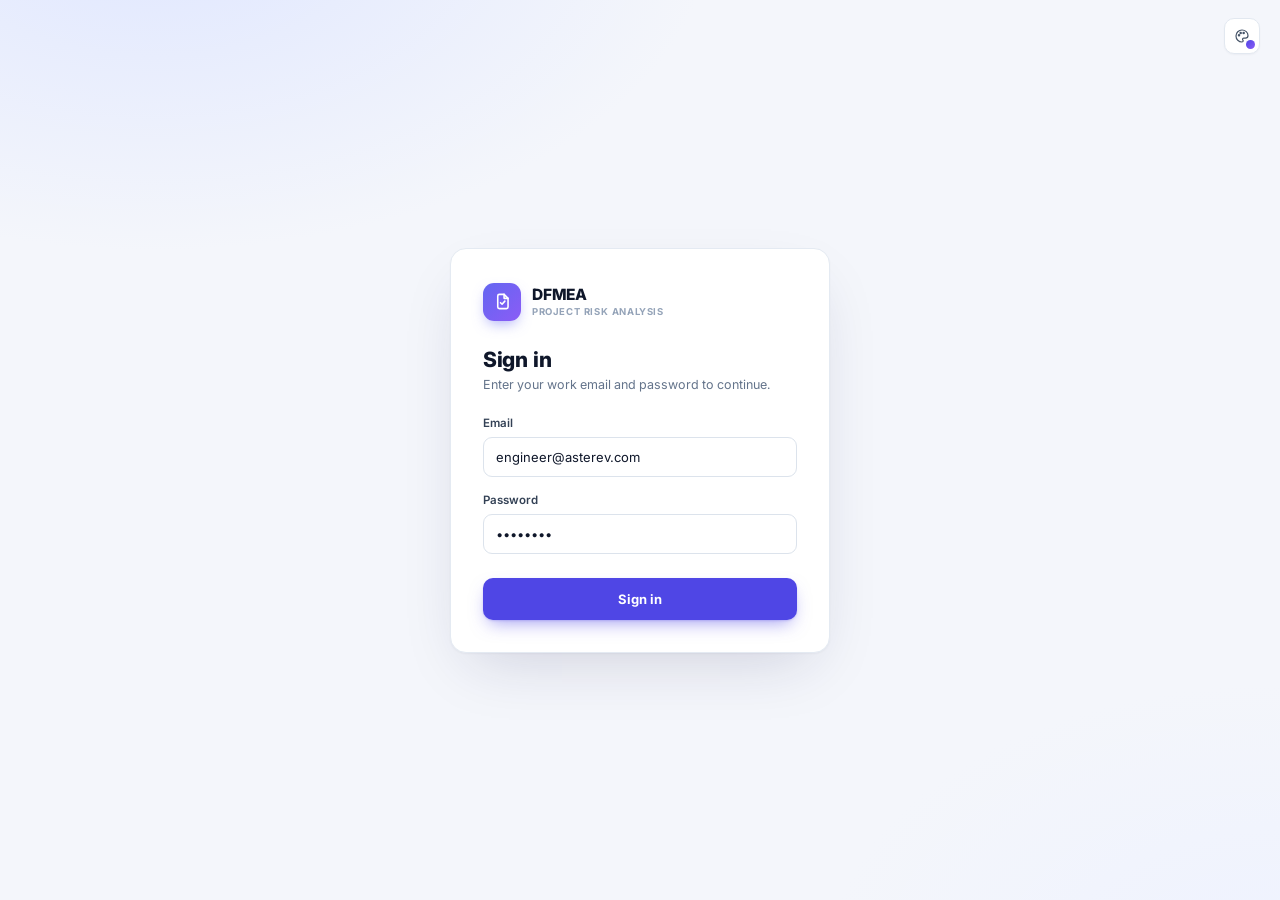
==== docs/ai-assistant.html @ 6ef7f7b1 "feat: add AI assistant page and integrate related scripts across multiple documents" ====
<!doctype html><html><head><meta charset="utf-8"><script src="js/theme.js"></script>
<script>
(function(){
  try{
    var auth = JSON.parse(localStorage.getItem("dfmeaAuth") || "null");
    if(!auth || !auth.loggedIn) window.location.replace("login.html");
  }catch(error){ window.location.replace("login.html"); }
})();
</script>
<link rel="preconnect" href="https://fonts.googleapis.com"><link rel="preconnect" href="https://fonts.gstatic.com" crossorigin><link href="https://fonts.googleapis.com/css2?family=Inter:wght@400;500;600;700;800&display=swap" rel="stylesheet">
<link rel="stylesheet" href="css/style.css">
<style>
.aip-wrap{max-width:900px;margin:0 auto}
.aip-card{display:flex;flex-direction:column;height:calc(100vh - 150px);min-height:420px;background:#fff;border:1px solid #E4EAF2;border-radius:14px;overflow:hidden;
 box-shadow:0 1px 2px rgba(15,23,42,.04),0 12px 32px -16px rgba(15,23,42,.14)}
.aip-bar{display:flex;align-items:center;gap:10px;padding:12px 16px;border-bottom:1px solid #EEF2F7;background:linear-gradient(180deg,var(--p25),#fff)}
.aip-bar b{font-size:13px;color:#0F172A}
.aip-bar span{font-size:11.5px;color:#64748B}
.aip-bar button{margin-left:auto;height:30px;padding:0 12px;border:1px solid #E2E8F0;border-radius:8px;background:#fff;color:#475569;font-size:11.5px;font-weight:600;cursor:pointer}
.aip-bar button:hover{background:var(--p25);border-color:var(--p200);color:var(--p700)}
.aip-card .ac{flex:1}
.aip-card .ac-msgs{padding:20px}
.aip-card .ac-bubble{font-size:12.5px}
</style>
</head>
<body><div class="app">

<div class="side">
  <div class="brand"><div class="logo"><svg width="18" height="18" viewBox="0 0 24 24" fill="none" stroke="currentColor" stroke-width="2" stroke-linecap="round" stroke-linejoin="round"><path d="M8 3h6l5 5v11a2 2 0 0 1-2 2H8a2 2 0 0 1-2-2V5a2 2 0 0 1 2-2z"/><path d="M14 3v5h5"/><path d="M9.5 13.5l2 2 3.5-4"/></svg></div>
    <div><div class="bn">DFMEA</div><div class="bs">PROJECT RISK ANALYSIS</div></div></div>
  <div class="nav" id="navUploadData"><span class="ni"><svg class="ic" width="17" height="17" viewBox="0 0 24 24" fill="none" stroke="currentColor" stroke-width="1.7" stroke-linecap="round" stroke-linejoin="round"><path d="M21 15v4a2 2 0 0 1-2 2H5a2 2 0 0 1-2-2v-4"/><path d="M7 10l5-5 5 5M12 5v12"/></svg></span>Legacy DFMEA</div><div class="nav" id="navReqSpecs"><span class="ni"><svg class="ic" width="17" height="17" viewBox="0 0 24 24" fill="none" stroke="currentColor" stroke-width="1.7" stroke-linecap="round" stroke-linejoin="round"><rect x="9" y="2" width="6" height="4" rx="1"/><path d="M9 4H6a2 2 0 0 0-2 2v14a2 2 0 0 0 2 2h12a2 2 0 0 0 2-2V6a2 2 0 0 0-2-2h-3"/><path d="M9 12l2 2 4-4"/></svg></span>Design Requirements</div><div class="nav" id="navDfmea"><span class="ni"><svg class="ic" width="17" height="17" viewBox="0 0 24 24" fill="none" stroke="currentColor" stroke-width="1.7" stroke-linecap="round" stroke-linejoin="round"><rect x="3" y="3" width="7" height="7"/><rect x="14" y="3" width="7" height="7"/><rect x="3" y="14" width="7" height="7"/><rect x="14" y="14" width="7" height="7"/></svg></span>Projects</div><div class="subnav on"><span>Aster EV Connector</span></div>
  <div class="sfoot" id="sfootUser" data-tip="Signed in as D. Whitaker"><div class="av">DW</div>
    <div><div class="un">D. Whitaker</div><div class="ur">Lead Design Engineer</div></div>
    <span class="coll" id="logoutBtn" data-tip="Log out"><svg class="ic" width="16" height="16" viewBox="0 0 24 24" fill="none" stroke="currentColor" stroke-width="1.7" stroke-linecap="round" stroke-linejoin="round"><path d="M9 21H5a2 2 0 0 1-2-2V5a2 2 0 0 1 2-2h4"/><path d="M16 17l5-5-5-5"/><path d="M21 12H9"/></svg></span></div>
</div>

<div class="main">
  <div class="top">
    <div>
      <div class="crumb">DFMEA &rsaquo; <b>AI Assistant</b></div>
      <div class="ttl">AI Assistant</div>
    </div>
  </div>

  <div class="content">
    <div class="aip-wrap">
      <div class="aip-card">
        <div class="aip-bar"><b>Ask me anything</b><span>about your DFMEAs, requirements, references and standards</span><button type="button" id="aiPageClear">New chat</button></div>
        <div id="aiPageChat" style="flex:1;min-height:0;display:flex"></div>
      </div>
    </div>
  </div>
</div>

</div>
<div class="qtip" id="qTooltip"></div>

<script src="js/page-setup.js"></script>
<script src="js/worksheet-ui.js"></script>
<script src="js/auth-nav.js"></script>
<script src="js/assistant.js"></script>
<script>
(function(){
  // page-setup.js overwrites the title block with the dashboard's own.
  var t = document.querySelector(".ttl"); if(t) t.textContent = "AI Assistant";
  var c = document.querySelector(".crumb"); if(c) c.innerHTML = 'DFMEA &rsaquo; <b>AI Assistant</b>';
  var chat = window.DfmeaAI.mountChat(document.getElementById("aiPageChat"), {
    persist: true, alwaysSuggest: true, suggestions: window.DfmeaAI.SUGGESTIONS.concat(["Which files were shared with us?", "How do I use the filters?"]),
    context: function(){ return { page: "ai-assistant.html" }; }, placeholder: "Ask anything about your workspace",
    welcome: "Hello! I am your AI assistant. I can explain a DFMEA or a requirement, tell you why a reference was used, describe the standards in use, or walk you through creating a project. What would you like to know?"
  });
  document.getElementById("aiPageClear").addEventListener("click", chat.clear);
  chat.focus();
})();
</script>
</body></html>
---- docs/css/style.css ----
:root{--p25:color-mix(in srgb,var(--p50) 45%,#fff);--p50:#EEF2FF;--p100:#E0E7FF;--p200:#C7D2FE;--p300:#A5B4FC;--p400:#818CF8;--p500:#6366F1;--p600:#4F46E5;--p700:#4338CA;--p800:#3730A3;
 --p500-rgb:99 102 241;--p600-rgb:79 70 229;--p700-rgb:67 56 202;--p-alt:#8B5CF6;--bg:#F4F6FB}
*{box-sizing:border-box;margin:0;padding:0}
/* Form controls don't inherit the page font on their own -- without this
   every <button> falls back to the OS system font instead of Inter. */
button,input,select,textarea{font-family:inherit}
::selection{background:var(--p100);color:#1E1B4B}
a:focus-visible,button:focus-visible,select:focus-visible,summary:focus-visible{outline:2px solid var(--p300);outline-offset:2px}
/* The browser's own <select> chrome (bulky padding, a mismatched native
   arrow, inconsistent height per OS) never matches the rest of the app's
   controls. This one rule normalises every dropdown site-wide, without
   needing a hand-built JS dropdown component for each one. */
select{-webkit-appearance:none;-moz-appearance:none;appearance:none;
 background-image:url("data:image/svg+xml;utf8,<svg xmlns='http://www.w3.org/2000/svg' viewBox='0 0 24 24' fill='none' stroke='%2364748B' stroke-width='2' stroke-linecap='round' stroke-linejoin='round'><path d='M6 9l6 6 6-6'/></svg>");
 background-repeat:no-repeat;background-position:right 8px center;background-size:14px;
 padding-right:26px;cursor:pointer;font-family:inherit}
select::-ms-expand{display:none}
.csel{position:relative;display:inline-block}
.csel .csel-native{position:absolute;opacity:0;pointer-events:none;width:1px;height:1px}
.csel-btn{display:flex;align-items:center;gap:6px;width:100%;background:#fff;border:1px solid #D8E0EA;
 border-radius:7px;padding:8px 10px;font:inherit;font-size:inherit;color:#1E293B;cursor:pointer;text-align:left}
.csel-btn:hover{border-color:var(--p200)}
.csel-btn.disabled{opacity:.5;cursor:not-allowed}
.csel.open .csel-btn{border-color:var(--p600);box-shadow:0 0 0 3px var(--p50)}
.csel-label{flex:1;overflow:hidden;text-overflow:ellipsis;white-space:nowrap}
.csel-arrow{flex:none;color:#64748B;transition:transform .15s ease}
.csel.open .csel-arrow{transform:rotate(180deg)}
.csel-list{position:fixed;overflow:auto;background:#fff;border:1px solid #E4EAF2;border-radius:8px;
 box-shadow:0 14px 34px rgba(15,23,42,.18);z-index:500;padding:4px;font-size:inherit}
.csel-opt{padding:7px 10px;border-radius:6px;color:#334155;cursor:pointer;white-space:nowrap}
.csel-opt:hover{background:#F1F5F9}
.csel-opt.sel{background:var(--p50);color:var(--p700);font-weight:600}
.csel-opt.disabled{opacity:.4;cursor:not-allowed}
html,body{width:100%;max-width:100%;scrollbar-width:thin}
::-webkit-scrollbar{width:7px;height:7px}
::-webkit-scrollbar-track{background:transparent}
::-webkit-scrollbar-thumb{background:#CBD5E1;border-radius:5px}
::-webkit-scrollbar-thumb:hover{background:var(--p300)}
html{scroll-behavior:smooth}
@media (prefers-reduced-motion:reduce){html{scroll-behavior:auto}}
body{background:var(--bg);font-family:"Inter", -apple-system, BlinkMacSystemFont, "Segoe UI", Roboto, Arial, sans-serif;
 color:#0F172A;-webkit-font-smoothing:antialiased;font-variant-numeric:tabular-nums;
 font-feature-settings:"tnum" 1,"ss01" 1}
.app{display:flex;position:relative;width:100%;min-width:0} .ic{flex:none;vertical-align:-2px}

/* ---------- SIDEBAR (light) ---------- */
.side{width:248px;flex:none;background:#fff;border-right:1px solid #E4EAF2;display:flex;
 flex-direction:column;min-height:100vh}
.brand{padding:16px 18px 14px;display:flex;align-items:center;gap:11px;
 border-bottom:1px solid #EEF2F7}
.logo{width:34px;height:34px;display:flex;align-items:center;justify-content:center;
 color:var(--p600);flex:none;border-radius:10px;background:linear-gradient(135deg,var(--p50) 0%,var(--p100) 100%);
 box-shadow:inset 0 0 0 1px rgb(var(--p500-rgb) / .14)}
.logo svg{width:19px;height:19px}
.bn{font-family:"Inter", -apple-system, BlinkMacSystemFont, "Segoe UI", Roboto, Arial, sans-serif;font-size:14.5px;font-weight:700;color:#0F172A;
 line-height:1.15;letter-spacing:-.1px}
.bs{font-size:9.4px;color:#94A3B8;letter-spacing:.6px;margin-top:2px}
.ws{margin:12px 12px 4px;padding:9px 11px;background:#F6F8FC;border:1px solid #E4EAF2;
 border-radius:9px;display:flex;align-items:center;gap:9px;color:#64748B}
.wsl{font-size:8.4px;letter-spacing:.9px;color:#94A3B8;font-weight:700}
.wsn{font-size:11.8px;color:#0F172A;font-weight:600;margin-top:2px}
.sh{font-size:8.6px;letter-spacing:1.4px;color:#A3B0C2;padding:15px 18px 6px;font-weight:700}
.brand+.nav{margin-top:10px}
.nav{display:flex;align-items:center;gap:10px;margin:1px 10px;padding:8px 10px;border-radius:8px;
 font-size:12.8px;font-weight:500;color:#475569;cursor:pointer}
.nav:hover{background:#F6F8FC;color:#1E293B}
.nav.on{background:var(--p50);color:var(--p700);font-weight:600}
.ni{display:flex;width:17px;flex:none;color:#94A3B8}
.nav:hover .ni{color:#64748B}
.nav.on .ni{color:var(--p600)}
.cnt{margin-left:auto;background:#FEE2E2;color:#DC2626;border:1px solid #FCA5A5;font-size:9.5px;font-weight:700;
 padding:1.5px 6px;border-radius:9px}
.subnav{display:flex;align-items:center;gap:8px;padding:5.5px 18px 5.5px 46px;font-size:11.2px;
 color:#94A3B8;cursor:pointer}
.subnav.on{color:var(--p600);font-weight:600}
.project-filter{padding:8px 12px 0;animation:appIn .2s ease both}
.project-search{display:flex;align-items:center;gap:7px;padding:7px 9px;border:1px solid #E4EAF2;
 border-radius:8px;background:#F8FAFC;color:#94A3B8;transition:border-color .15s ease,background-color .15s ease}
.project-search:hover{border-color:#D5DEEA}
.project-search:focus-within{border-color:var(--p300);background:#fff;box-shadow:0 0 0 3px var(--p50)}
.project-search input{width:100%;min-width:0;border:0;outline:0;background:transparent;color:#334155;
 font:inherit;font-size:10.8px}
.project-search input::placeholder{color:#94A3B8}
.project-list{display:flex;flex-direction:column;gap:2px;padding:6px 10px 12px}
.project-list [hidden]{display:none!important}
.project-empty{padding:8px 7px;color:#94A3B8;font-size:10px}
.project-link{display:flex;align-items:center;gap:8px;min-width:0;padding:7px 9px;border-radius:7px;
 color:#334155;font-size:11.5px;font-weight:600;line-height:1.3;text-decoration:none}
.project-link .ic{flex:none;color:#94A3B8}
.project-link span{min-width:0;overflow-wrap:anywhere}
.project-link:hover{background:#F6F8FC;color:#1E293B}
.project-link.on{background:var(--p25);color:var(--p800);font-weight:700}
.project-link.on .ic{color:var(--p500)}
.risk-context{display:grid;grid-template-columns:repeat(4,minmax(0,1fr));margin:14px 17px 0;
 border:1px solid #E4EAF2;border-radius:8px;background:#F8FAFC;overflow:hidden}
.risk-field{min-width:0;padding:9px 12px}
.risk-field+.risk-field{border-left:1px solid #E4EAF2}
.risk-field>span{display:block;margin-bottom:3px;color:#94A3B8;font-size:8px;font-weight:800;
 letter-spacing:.65px;text-transform:uppercase}
.risk-field>strong{display:block;color:#334155;font-size:10.8px;font-weight:600;line-height:1.35;
 overflow-wrap:anywhere}
@media (max-width:760px){
 .risk-context{grid-template-columns:repeat(2,minmax(0,1fr))}
 .risk-field:nth-child(3){border-left:0;border-top:1px solid #E4EAF2}
 .risk-field:nth-child(4){border-top:1px solid #E4EAF2}
}
@media (max-width:430px){
 .risk-context{grid-template-columns:1fr}
 .risk-field+.risk-field{border-left:0;border-top:1px solid #E4EAF2}
}
#treeZoom .hitbox.is-tbd>rect:nth-of-type(2){fill:#FEF2F2!important;stroke:#FCA5A5!important}
#treeZoom .hitbox.is-tbd>rect:nth-of-type(3){fill:#EF4444!important}
#treeZoom .pl{cursor:pointer}
#treeZoom .pl:hover circle{fill:var(--p700);stroke:var(--p700)}
#treeZoom .pl:hover path{stroke:#fff}
#treeZoom .hitbox.is-tbd .ttag,#treeZoom .hitbox.is-tbd .ttl2,
#treeZoom .hitbox.is-tbd .tsub{fill:#B91C1C!important}
#treeZoom .hitbox.is-tbd .tsub{font-weight:700}
.sfoot{margin-top:auto;padding:12px 14px 12px 16px;border-top:1px solid #EEF2F7;display:flex;gap:10px;
 align-items:center}
#sfootUser[data-tip]{cursor:default}
.av{width:32px;height:32px;border-radius:9px;background:linear-gradient(135deg,var(--p500) 0%,var(--p-alt) 100%);
 color:#fff;font-size:11.5px;font-weight:700;display:flex;align-items:center;justify-content:center;flex:none;
 box-shadow:0 2px 6px -1px rgb(var(--p500-rgb) / .4)}
.sfoot>.av+div{min-width:0;flex:1}
.un{font-size:12px;color:#0F172A;font-weight:600;overflow:hidden;text-overflow:ellipsis;white-space:nowrap}
.ur{font-size:9.8px;color:#94A3B8}
.sfoot .coll{margin-left:auto;flex:none;display:flex;padding:7px;border-radius:8px;color:#94A3B8;cursor:pointer;
 transition:background-color .15s ease,color .15s ease}
.sfoot .coll:hover{background:#FEF2F2;color:#DC2626}

/* ---------- TOP ---------- */
.main{flex:1;min-width:0}
.top{background:#fff;border-bottom:1px solid #E4EAF2;padding:12px 22px;display:flex;
 align-items:center;gap:16px;box-shadow:0 1px 2px rgba(15,23,42,.03)}
.crumb{font-size:10.5px;color:#94A3B8} .crumb b{color:#334155;font-weight:600}
.crumb a{text-decoration:none} .crumb a:hover{color:var(--p600)!important}
.ttl{font-family:"Inter", -apple-system, BlinkMacSystemFont, "Segoe UI", Roboto, Arial, sans-serif;font-size:17px;font-weight:700;
 color:#0F172A;letter-spacing:-.35px;margin-top:2px;display:flex;align-items:center;gap:9px}
.stat{font-size:9.6px;font-weight:700;letter-spacing:.6px;padding:3px 9px;border-radius:5px;
 background:#FEF3E2;color:#B45309;text-transform:uppercase}
/* Back button: auth-nav.js prepends it into the title block, which then
   becomes a two-column grid so the button sits to the left of the
   breadcrumb + title pair without either of them moving in the DOM. */
.top>div.has-back{display:grid;grid-template-columns:auto minmax(0,1fr);column-gap:12px;align-items:center}
.backbtn{grid-row:1 / span 2;display:flex;align-items:center;gap:5px;padding:7px 11px 7px 8px;
 border:1px solid #E4EAF2;border-radius:8px;background:#fff;color:#475569;font-size:11.5px;
 font-weight:600;text-decoration:none;white-space:nowrap;box-shadow:0 1px 2px rgba(15,23,42,.04)}
.backbtn:hover{background:#F6F8FC;border-color:var(--p200);color:var(--p700)}
.req-link{margin-left:14px;align-self:center;font-size:11.5px;font-weight:700;color:var(--p700);
 text-decoration:none;white-space:nowrap}
.req-link:hover{color:var(--p800);text-decoration:underline}
/* Slim header on the pages that open in their own tab (a requirement
   spec, a legacy worksheet), which have no sidebar to navigate back with. */
.sa-head{display:flex;align-items:center;gap:10px;padding:10px 22px;border-bottom:1px solid #E4EAF2;background:#fff}
.sa-head .logo{width:28px;height:28px;border-radius:8px}
.sa-head .logo svg{width:16px;height:16px}
.sa-brand{font-size:13px;font-weight:700;color:#0F172A;letter-spacing:-.1px}
.sa-sep{width:1px;height:18px;background:#E2E8F0;margin:0 4px}
.sa-back{display:inline-flex;align-items:center;padding:6px 11px;border:1px solid #E4EAF2;border-radius:8px;
 background:#fff;color:#475569;font-size:11.5px;font-weight:600;text-decoration:none;white-space:nowrap;
 box-shadow:0 1px 2px rgba(15,23,42,.04);transition:background-color .15s ease,border-color .15s ease,color .15s ease}
.sa-back:hover{background:#F6F8FC;border-color:var(--p200);color:var(--p700)}
.rev{font-size:9.6px;font-weight:700;padding:3px 9px;border-radius:5px;background:#F1F5F9;
 color:#475569}
.srch{margin-left:auto;display:flex;align-items:center;gap:8px;background:#F6F8FC;
 border:1px solid #E4EAF2;border-radius:8px;padding:8px 12px;width:222px;flex:0 0 222px;
 max-width:100%;min-width:0;overflow:hidden;color:#94A3B8;font-size:12.3px;white-space:nowrap}
.srch:focus-within{border-color:var(--p300);box-shadow:0 0 0 2px var(--p50)}
.srch input{flex:1;min-width:0;height:16px;padding:0;border:0;outline:0;background:transparent;
 color:#334155;font:inherit}
.srch input::placeholder{color:#94A3B8;opacity:1}
.ibtn{width:35px;height:35px;border:1px solid #E4EAF2;border-radius:8px;display:flex;
 align-items:center;justify-content:center;color:#64748B;background:#fff;position:relative;cursor:pointer}
.dot{position:absolute;top:7px;right:8px;width:7px;height:7px;border-radius:50%;background:#F87171;
 border:1.5px solid #fff}
.btn{display:flex;align-items:center;gap:6px;padding:7px 12px;border-radius:8px;font-size:11.5px;
 font-weight:600;border:1px solid #E2E8F0;background:#fff;color:#334155;white-space:nowrap;cursor:pointer;text-decoration:none;
 box-shadow:0 1px 2px rgba(15,23,42,.04)}
.btn:hover{background:#F8FAFC;border-color:#CBD5E1}
.btn.acc{background:var(--p600);border-color:var(--p600);color:#fff;
 box-shadow:0 1px 2px rgb(var(--p600-rgb) / .2),0 4px 12px -3px rgb(var(--p600-rgb) / .4)}
.btn.acc:hover{background:var(--p700);border-color:var(--p700)}
.saved{font-size:11px;color:#16A34A;display:flex;align-items:center;gap:5px}
.tabs-actions{margin-left:auto;display:flex;align-items:center;gap:8px}
.tab-add{align-self:center;padding:7px 13px;border:1px solid #E4EAF2;border-radius:8px;
 background:#fff;color:var(--p600);font-size:11.5px;font-weight:600;white-space:nowrap;cursor:pointer}
.tab-add:hover{background:var(--p50);border-color:var(--p200)}
.tab-add:disabled{opacity:.5;cursor:not-allowed}
.tab-add:disabled:hover{background:#fff;border-color:#E4EAF2}
.tab-add.acc{background:var(--p600);border-color:var(--p600);color:#fff;
 box-shadow:0 1px 2px rgb(var(--p600-rgb) / .2),0 4px 12px -3px rgb(var(--p600-rgb) / .4)}
.tab-add.acc:hover{background:var(--p700);border-color:var(--p700)}
.tabs{background:#fff;border-bottom:1px solid #E4EAF2;display:flex;gap:2px;padding:0 22px;
 overflow-x:auto;scrollbar-width:none}
.tabs::-webkit-scrollbar{display:none}
.tab{padding:12px 15px;font-size:12.6px;font-weight:600;color:#64748B;
 border-bottom:2.5px solid transparent;display:flex;align-items:center;gap:7px;
 text-decoration:none;white-space:nowrap;font-family:inherit}
.tab.on{color:var(--p600);border-bottom-color:var(--p600)}
.tab:focus-visible{outline:2px solid var(--p300);outline-offset:-3px;border-radius:4px}
.tab b{background:#F1F5F9;color:#475569;font-size:10px;padding:1.5px 6px;border-radius:9px;
 font-weight:700}
.tab.on b{background:var(--p100);color:var(--p700)}
.seclab[id]{scroll-margin-top:calc(var(--topbar-height,73px) + 56px)}
@media (min-width:900px) and (max-width:1100px){
 .top{gap:8px;padding-left:12px;padding-right:12px}
 .top>div:first-child{min-width:0;flex:1 1 0}
 .crumb{max-width:100%;overflow:hidden;text-overflow:ellipsis;white-space:nowrap}
 .ttl{min-width:0;overflow:hidden;white-space:nowrap}
 .saved{display:none}
}
@media (max-width:899px){
 .top{flex-wrap:wrap;gap:6px;padding:9px 10px;overflow:visible}
 .top>div:first-child{min-width:0;flex:1 1 170px}
 .srch{margin-left:0}
 .crumb{max-width:100%;overflow:hidden;text-overflow:ellipsis;white-space:nowrap}
 .ttl{min-width:0;overflow:hidden;white-space:nowrap}
}
@media (max-width:520px){
 .top>div:first-child{flex:1 1 100%}
 .srch{width:auto;flex:1 1 100%}
}

/* ---------- CONTENT ---------- */
.content{padding:14px 22px 28px}
.kpis{display:grid;grid-template-columns:repeat(8,1fr);gap:10px;margin-bottom:14px}
.kp{background:#fff;border:1px solid #E4EAF2;border-radius:10px;padding:9px 12px}
.kpt{font-size:9px;font-weight:700;color:#7A8AA0;text-transform:uppercase;display:flex;
 align-items:center;justify-content:space-between;gap:5px;letter-spacing:.4px}
.kpv{font-family:"Inter", -apple-system, BlinkMacSystemFont, "Segoe UI", Roboto, Arial, sans-serif;font-size:21px;font-weight:700;
 line-height:1.1;margin-top:4px;letter-spacing:-.3px}
.kpn{font-size:9.2px;color:#9AA8BB;margin-top:2px;line-height:1.3}

.card{background:#fff;border:1px solid #E4EAF2;border-radius:12px;overflow:hidden;
 display:flex;flex-direction:column;box-shadow:0 1px 2px rgba(15,23,42,.04)}
.chd{padding:12px 17px;border-bottom:1px solid #EEF2F7;display:flex;align-items:flex-start;
 justify-content:space-between;gap:16px;background:#FBFCFE;flex:none}
.chd h3{font-family:"Inter", -apple-system, BlinkMacSystemFont, "Segoe UI", Roboto, Arial, sans-serif;font-size:13.8px;font-weight:700;
 letter-spacing:-.1px;display:flex;align-items:center;gap:8px}
.sm{font-size:11.5px;color:#64748B;line-height:1.5}
.chd .sm{font-size:10.7px;color:#94A3B8;margin-top:4px;line-height:1.45;max-width:850px}
.pid2{font-family:Consolas,monospace;font-size:10.5px;font-weight:700;color:var(--p600);
 background:var(--p50);padding:2px 7px;border-radius:5px}
.xps{display:flex;align-items:center;gap:7px;flex:none}
.xl{font-size:9.5px;font-weight:700;letter-spacing:.7px;color:#A3B0C2;text-transform:uppercase}
.xp{display:flex;align-items:center;gap:6px;padding:6px 10px;border:1px solid #E4EAF2;
 border-radius:7px;font-size:11px;font-weight:600;color:#334155;background:#fff;white-space:nowrap}
.xp.ghost{color:#334155;background:#fff}
.xp.ghost:hover{background:#F8FAFC;border-color:var(--p200)}
button.xp{font-family:inherit;cursor:pointer}
button.xp:disabled{opacity:.45;cursor:not-allowed}
button.xp:disabled:hover{background:#fff;border-color:#E4EAF2}
.xp.active{background:var(--p50);border-color:var(--p200);color:var(--p700)}

/* tree hover path highlight + click sync flashes */
.hitbox.dim{opacity:.2;transition:opacity .15s ease}
#treeContent>path.dim{opacity:.12;transition:opacity .15s ease}
@keyframes rowFlash{0%,100%{background:#FBFCFE}30%,70%{background:var(--p50)}}
tr.row-flash td{animation:rowFlash 1.6s ease}
@keyframes nodeFlash{0%,100%{filter:none}30%,70%{filter:drop-shadow(0 0 0 3px var(--p200))}}
.hitbox.node-flash>rect:nth-of-type(2){animation:nodeFlash 1.6s ease}

/* new-node / new-row entrance animation */
@keyframes nodeIn{from{opacity:0}to{opacity:1}}
.hitbox.node-enter{animation:nodeIn .4s ease}
@keyframes rowIn{from{opacity:0;background:var(--p50)}to{opacity:1;background:transparent}}
tr.row-enter{animation:rowIn .6s ease}

/* risk-tinted accent bar, independent of the level-based card colour */
.hitbox.risk-high>rect:nth-of-type(3){fill:#DC2626}
.hitbox.risk-med>rect:nth-of-type(3){fill:#D97706}
.hitbox.risk-low>rect:nth-of-type(3){fill:#16A34A}

/* inline title editing */
.inline-edit-input{position:fixed;z-index:250;font:700 10.6px "Inter", -apple-system, BlinkMacSystemFont, "Segoe UI", Roboto, Arial, sans-serif;
 padding:2px 5px;border:1.5px solid var(--p600);border-radius:5px;box-shadow:0 4px 14px rgba(15,23,42,.2);
 color:#0F172A;background:#fff}

/* flag / review marker */
.flagbtn{cursor:pointer}
.flagbtn circle{transition:fill .12s ease,stroke .12s ease}
.flagbtn:hover circle{filter:drop-shadow(0 2px 6px rgba(15,23,42,.2))}

/* drag to re-parent (local causes only) */
.hitbox.draggable{cursor:grab}
.hitbox.dragging{cursor:grabbing}
.hitbox.dragging>rect:nth-of-type(2){stroke-dasharray:4 3;opacity:.55}
.hitbox.drop-target>rect:nth-of-type(2){stroke:#16A34A;stroke-width:2.6}

/* wire glow: clicking a cause "energises" the chain of connector wires
   from the failure mode down to it, like current travelling a circuit */
@keyframes wireGlow{
  0%{stroke-dashoffset:24}
  100%{stroke-dashoffset:0}
}
#treeContent path.wire-glow{
  stroke:#1D4ED8!important;stroke-width:1.4;stroke-dasharray:5 5;
  filter:drop-shadow(0 0 3px #2563EB);
  opacity:1!important;
  animation:wireGlow .9s linear;
}
#treeContent path.wire-glow-hover{
  stroke:#1D4ED8!important;stroke-width:1.4;stroke-dasharray:5 5;
  filter:drop-shadow(0 0 3px #2563EB);
  opacity:1!important;
  animation:wireGlow .7s linear infinite;
}

/* compare-to-snapshot: fade every other card back so the new ones can't
   be missed, blink the new ones once to draw the eye, then settle them
   at full strength against the dimmed rest of the tree. */
svg.compare-active .hitbox{transition:opacity .3s ease}
svg.compare-active .hitbox:not(.compare-new){opacity:.22}
.hitbox.compare-new{opacity:1;animation:compareBlink .5s ease-in-out 3}
.hitbox.compare-new>rect:nth-of-type(2){stroke:#16A34A;stroke-dasharray:4 3;stroke-width:2.2}
@keyframes compareBlink{
  0%,100%{opacity:1}
  50%{opacity:.2}
}

/* minimap */
.minimap{display:none;position:fixed;left:30px;bottom:30px;width:190px;height:120px;
 border:1px solid #E4EAF2;border-radius:8px;background:#fff;box-shadow:0 10px 28px rgba(15,23,42,.18);
 overflow:hidden;z-index:130}
.treewrap.open .minimap{display:block}
.minimap svg{width:100%;height:100%;display:block;pointer-events:none}
.minimap-viewport{position:absolute;top:0;left:0;border:2px solid var(--p600);background:rgb(var(--p600-rgb) / .12);
 pointer-events:none}

/* toast */
#dfmeaToast{position:fixed;left:50%;bottom:26px;transform:translateX(-50%) translateY(10px);
 background:#0F172A;color:#fff;padding:10px 16px;border-radius:8px;font-size:12.3px;font-weight:600;
 box-shadow:0 14px 34px rgba(15,23,42,.32);z-index:400;opacity:0;pointer-events:none;
 transition:opacity .2s ease,transform .2s ease;max-width:340px;text-align:center}
#dfmeaToast.show{opacity:1;transform:translateX(-50%) translateY(0)}
.pad{padding:15px 17px;flex:1;display:flex;flex-direction:column}

.rowA{display:grid;grid-template-columns:1.22fr 1fr;gap:14px;margin-bottom:14px}
.rowB{display:grid;grid-template-columns:1fr 1fr 1.42fr;gap:14px;margin-bottom:14px}
.rowC{display:grid;grid-template-columns:1fr 1fr;gap:14px;margin-bottom:14px}

.hscroll{overflow-x:auto;overflow-y:hidden;padding:2px 2px 8px;scrollbar-color:var(--p300) #EEF2F7;
 scrollbar-width:thin}
.hscroll::-webkit-scrollbar{height:7px}
.hscroll::-webkit-scrollbar-track{background:#F1F5F9;border-radius:5px}
.hscroll::-webkit-scrollbar-thumb{background:var(--p200);border-radius:5px}
.shint{font-size:10.4px;color:#64748B;margin-top:7px;display:flex;align-items:flex-start;
 gap:6px;line-height:1.45}
.shint b{color:var(--p700)}
/* What the diagram's node colours mean. page-setup.js fills this in two
   places from one definition: above the inline preview, and as the second
   row of the full view's toolbar. */
.node-legend{display:flex;flex-wrap:wrap;align-items:center;gap:6px 24px;font-size:10.5px;color:#475569}
.node-legend .nl-group{display:flex;flex-wrap:wrap;align-items:center;gap:6px 13px}
.node-legend b{font-size:9px;font-weight:800;letter-spacing:.5px;text-transform:uppercase;color:#94A3B8;
 white-space:nowrap}
.node-legend span{display:flex;align-items:center;gap:6px;white-space:nowrap}
.node-legend i{flex:none;display:inline-block;font-style:normal}
.node-legend .nl-node{width:18px;height:12px;border:1.5px solid;border-left-width:4px;border-radius:3px}
.node-legend .nl-bar{width:4px;height:12px;border-radius:2px}
.node-legend .nl-badge{width:14px;height:14px;border-radius:50%;color:#fff;font-size:8.5px;font-weight:800;
 display:inline-flex;align-items:center;justify-content:center}
.pad>.node-legend{margin-bottom:12px}

/* scores panel */
.fg{margin-bottom:12px}
.lb{font-size:9.6px;font-weight:700;letter-spacing:.7px;color:#94A3B8;text-transform:uppercase;
 margin-bottom:6px;display:flex;justify-content:space-between;align-items:center}
.sel3{display:grid;grid-template-columns:1fr 1fr 1fr;gap:9px}
.dd{border:1px solid #E4EAF2;border-radius:8px;padding:7px 9px;display:flex;align-items:center;
 justify-content:space-between;background:#fff;color:#94A3B8}
.ddv{font-size:17px;font-weight:700;font-family:Consolas,monospace}
.anch{font-size:9.5px;color:#94A3B8;margin-top:5px;line-height:1.4}
.calcbox{background:var(--p50);border:1px solid var(--p200);border-radius:10px;padding:13px 15px;
 margin-bottom:13px}
.ct2{font-size:9.5px;letter-spacing:1px;color:var(--p500);font-weight:700;text-transform:uppercase;
 display:flex;align-items:center;gap:6px;margin-bottom:9px}
.eq{font-family:Consolas,monospace;font-size:13px;color:#1E1B4B;line-height:1.7;font-weight:700}
.eq .res{color:var(--p700)}
.path{margin-top:9px;padding-top:9px;border-top:1px solid #D6DEFB;font-size:10.3px;
 line-height:1.6;color:#4C5878}
.path code{font-family:Consolas,monospace;color:var(--p700);font-weight:700}
.apout{margin-top:10px;display:flex;align-items:center;gap:10px}
.apbig{font-size:11px;font-weight:800;letter-spacing:.6px;padding:6px 12px;border-radius:6px;flex:none}
.apout span{font-size:10.2px;color:#4C5878;line-height:1.45}
.qa{border:1px solid #EEF2F7;border-radius:9px;padding:10px 11px;margin-bottom:8px;
 background:#FBFCFE}
.aid{font-family:Consolas,monospace;font-size:9.5px;font-weight:700;color:#475569;
 background:#F1F5F9;padding:2px 6px;border-radius:5px;margin-right:5px}
.kk{font-size:9px;font-weight:700;letter-spacing:.5px;text-transform:uppercase;padding:2px 6px;
 border-radius:5px;margin-right:5px}
.k-prev{background:var(--p100);color:var(--p700)} .k-dete{background:#D1FAE5;color:#047857}
.qat{font-size:11.2px;color:#334155;margin-top:7px;line-height:1.42}
.qam{font-size:10px;color:#94A3B8;margin-top:5px}
.lnk{display:flex;align-items:center;gap:8px;padding:6.5px 0;border-bottom:1px solid #F4F7FA;
 font-size:11.2px;color:#334155}
.lnk:last-child{border:none}
.lnk b{color:var(--p600);font-family:Consolas,monospace;font-size:10.5px}
.lnk span{margin-left:auto;color:#94A3B8;font-size:10.2px}

/* cause tree */
.ct{border-left:2.5px solid #E4EAF2;padding:9px 0 9px 13px;margin-bottom:9px;position:relative}
.ct.l1{border-left-color:var(--p600);margin-left:0}
.ct.l2{border-left-color:#8B5CF6;margin-left:22px}
.ct.l3{border-left-color:#C4B5FD;margin-left:44px}
.cth{display:flex;align-items:center;gap:7px}
.lvl{font-size:8.6px;font-weight:800;letter-spacing:.7px;padding:2.5px 7px;border-radius:5px}
.l1b{background:var(--p50);color:var(--p700)} .l2b{background:#F3E8FF;color:#7E22CE}
.l3b{background:#F5F3FF;color:#8B5CF6}
.kids{font-size:9.4px;color:#94A3B8}
.addb{margin-left:auto;font-size:9.6px;font-weight:700;color:var(--p600);display:flex;
 align-items:center;gap:4px;border:1px dashed var(--p200);border-radius:6px;padding:3px 7px}
.ctt{font-size:11.3px;color:#0F172A;margin-top:6px;line-height:1.45;font-weight:600}
.ctp{font-size:10.2px;color:#047857;margin-top:5px;line-height:1.4;display:flex;gap:5px;
 align-items:flex-start}

/* linked failure modes */
.lk{border:1px solid #EEF2F7;border-radius:9px;padding:10px 12px;margin-bottom:9px;
 background:#FBFCFE}
.lk.hot{border-color:var(--p200);background:var(--p25)}
.lkh{display:flex;align-items:center;gap:7px;flex-wrap:wrap}
.lid{font-family:Consolas,monospace;font-size:10.4px;font-weight:700;color:#334155;
 background:#F1F5F9;padding:2.5px 7px;border-radius:5px}
.rel{font-size:9.8px;color:#64748B;display:flex;align-items:center;gap:4px;font-style:italic}
.lkn{font-size:10.6px;color:#64748B;margin-top:7px;line-height:1.45}
.apb.xs{font-size:8.4px;padding:2.5px 6px}

/* charts */
.ah{font-family:"Inter", -apple-system, BlinkMacSystemFont, "Segoe UI", Roboto, Arial, sans-serif;font-size:12.8px;font-weight:700;
 letter-spacing:-.1px;margin-bottom:3px}
.asb{font-size:10.1px;color:#94A3B8;margin-bottom:12px;line-height:1.45}
.dwrap{display:flex;align-items:center;gap:14px;flex:none}
.dctr{position:relative;width:116px;height:116px;flex:none}
.dctr .mid{position:absolute;inset:0;display:flex;flex-direction:column;align-items:center;
 justify-content:center}
.dctr .mv{font-family:"Inter", -apple-system, BlinkMacSystemFont, "Segoe UI", Roboto, Arial, sans-serif;font-size:22px;font-weight:700;line-height:1}
.dctr .ml{font-size:8.6px;color:#94A3B8;letter-spacing:.4px;margin-top:2px}
.dlab{flex:1}
.dr{display:flex;align-items:center;gap:8px;font-size:10.8px;color:#475569;margin-bottom:7px}
.sq{width:9px;height:9px;border-radius:3px;flex:none}
.dr b{margin-left:auto;font-family:Consolas,monospace;font-size:12.5px;color:#0F172A}
.hb{display:flex;align-items:center;gap:9px;margin-bottom:8px}
.hbl{font-size:10.6px;color:#475569;width:78px;flex:none}
.hbt{flex:1;height:8px;background:#F1F5F9;border-radius:4px;overflow:hidden}
.hbf{height:100%;border-radius:4px}
.hbv{font-family:Consolas,monospace;font-size:11.6px;font-weight:700;width:16px;text-align:right}
.rbs{display:flex;align-items:flex-end;gap:8px;height:100px;padding-top:4px;flex:none}
.rb{flex:1;display:flex;flex-direction:column;align-items:center;justify-content:flex-end;
 height:100%}
.rbw{flex:1;display:flex;align-items:flex-end;width:100%}
.rbf{width:100%;border-radius:4px 4px 0 0}
.rbv{font-size:9.4px;font-family:Consolas,monospace;color:#475569;margin-top:4px}
.rbl{font-size:8.8px;color:#94A3B8;font-family:Consolas,monospace;margin-top:1px}
.note{background:#FFFBEB;border:1px solid #FDE9B5;border-left:3px solid #F59E0B;border-radius:7px;
 padding:9px 11px;margin-top:auto;font-size:10.2px;color:#78350F;line-height:1.55}

/* toolbar + table */
.tbar{padding:10px 17px;border-bottom:1px solid #EEF2F7;display:flex;align-items:center;gap:9px;
 background:#fff;flex:none}
.fl{display:flex;align-items:center;gap:6px;padding:6px 10px;border:1px solid #E4EAF2;
 border-radius:7px;font-size:11px;color:#475569;background:#fff}
.fl b{color:#0F172A;font-weight:600}
.fl.act{border-color:var(--p200);background:var(--p50);color:var(--p700)}
.vsw{display:flex;border:1px solid #E4EAF2;border-radius:8px;overflow:hidden}
.vopt{padding:7px 13px;font-size:11.6px;font-weight:600;color:#64748B;background:#fff}
.vopt.on{background:var(--p50);color:var(--p700);font-weight:700;box-shadow:inset 0 -2px 0 var(--p500)}
table{width:100%;border-collapse:collapse;table-layout:fixed}
.twrap{width:100%;max-height:640px;overflow:auto;scrollbar-color:var(--p300) #EEF2F7;scrollbar-width:thin}
.twrap td:first-child,.twrap th:first-child{position:sticky;left:0;z-index:1;box-shadow:1px 0 0 #EEF2F7}
.twrap thead th:first-child{z-index:3}
.twrap tr.sel td:first-child{box-shadow:1px 0 0 #EEF2F7,inset 3px 0 0 var(--p600)}
.twrap td.locate-col,.twrap th.locate-col{position:sticky;right:0;z-index:1;box-shadow:-1px 0 0 #EEF2F7;
 background:#FBFCFE;text-align:center}
.twrap thead th.locate-col{z-index:3;background:#F7F9FC}
.locate-btn{width:26px;height:26px;border:1px solid #E4EAF2;border-radius:7px;background:#fff;
 color:var(--p600);cursor:pointer;display:inline-flex;align-items:center;justify-content:center}
.locate-btn:hover{background:var(--p50);border-color:var(--p200)}
#wsBody tr{cursor:pointer}
#wsBody tr .locate-btn{cursor:pointer}
.twrap table.source-sheet{width:4200px;min-width:4200px}
.twrap::-webkit-scrollbar{height:7px}
.twrap::-webkit-scrollbar-track{background:#F1F5F9;border-radius:5px}
.twrap::-webkit-scrollbar-thumb{background:var(--p200);border-radius:5px}
thead .grp th{font-size:10.4px;font-weight:800;letter-spacing:1.1px;text-transform:uppercase;
 padding:7px 10px;text-align:left;border-bottom:1px solid #E4EAF2}
.g1{background:#F1F5F9;color:#475569} .g2{background:#F5F3FF;color:#7C3AED}
.g3{background:#ECFDF5;color:#0F766E} .g4{background:#FFFBEB;color:#B45309}
.g5{background:var(--p50);color:var(--p700)}
#wsHeadRow th:nth-child(22),#wsHeadRow th:nth-child(23){background:var(--p50);color:var(--p700)}
#wsHeadRow th:nth-child(24),#wsHeadRow th:nth-child(25){background:#FFFBEB;color:#B45309}
#wsBody td:nth-child(22){background:var(--p50);font-weight:600;color:var(--p800)}
#wsBody td:nth-child(23){background:var(--p50)}
#wsBody td:nth-child(24){background:#FFFBEB;font-weight:600;color:#92400E}
#wsBody td:nth-child(25){background:#FFFBEB}
th{font-size:11px;font-weight:700;color:#475569;background:#F7F9FC;padding:8px 8px;
 text-align:left;border-bottom:1px solid #E4EAF2;white-space:nowrap}
th.c{text-align:center}
td{padding:6px 8px;border-bottom:1px solid #F1F5F9;vertical-align:top;font-size:10.6px;
 color:#334155;line-height:1.35}
tr.sel td{background:var(--p25)}
tr.sel td:first-child{box-shadow:inset 3px 0 0 var(--p600)}
.ck{text-align:center}
.box{width:14px;height:14px;border:1.5px solid #CBD5E1;border-radius:4px;display:inline-flex;
 align-items:center;justify-content:center;color:#fff}
.box.on{background:var(--p600);border-color:var(--p600)}
.idc{font-family:Consolas,monospace;font-size:10.4px;font-weight:700;color:#475569}
.t1{font-weight:700;color:#0F172A;font-size:10.9px}
.t1b{font-weight:600;color:#0F172A;font-size:10.7px;line-height:1.35}
.t2{color:#94A3B8;font-size:9.4px;margin-top:2px;line-height:1.3}
.t2b{color:#64748B;font-size:10px;line-height:1.36}
.dep{color:#B45309;font-size:9px;margin-top:3px;font-weight:600}
.n{text-align:center}
.chip{display:inline-block;min-width:24px;font-size:11px;font-weight:700;padding:2px 0;
 border-radius:5px;font-family:Consolas,monospace}
.s-crit{background:#FEE2E2;color:#DC2626;border:1px solid #FCA5A5}
.s-high{background:#FEF3C7;color:#D97706;border:1px solid #FCD34D}
.s-mid{background:#FEF9E7;color:#B45309;border:1px solid #FDE68A}
.s-low{background:#DCFCE7;color:#15803D;border:1px solid #86EFAC}
.rpnc{font-family:Consolas,monospace;font-weight:700;font-size:11.4px;color:#0F172A}
.apb{display:inline-block;font-size:9.2px;font-weight:800;letter-spacing:.5px;padding:3px 7px;
 border-radius:5px}
.ap-h{background:#FEE2E2;color:#DC2626;border:1px solid #FCA5A5}
.ap-m{background:#FEF3C7;color:#D97706;border:1px solid #FCD34D}
.ap-l{background:#DCFCE7;color:#15803D;border:1px solid #86EFAC}
.mini{display:inline-block;font-size:8.8px;font-weight:700;padding:2px 6px;border-radius:8px;
 margin:0 3px 2px 0}
.st-open{background:var(--p50);color:var(--p600)} .st-over{background:#FEE2E2;color:#DC2626}
.st-done{background:#DCFCE7;color:#15803D} .st-na{background:#F8FAFC;color:#94A3B8}
.st-link{background:#F1F5F9;color:#64748B}
.tfoot{padding:9px 17px;display:flex;justify-content:space-between;align-items:center;
 font-size:11px;color:#94A3B8;background:#FBFCFE;border-top:1px solid #F1F5F9}
.pg{display:flex;gap:5px}
.pg div{width:24px;height:24px;border:1px solid #E4EAF2;border-radius:6px;display:flex;
 align-items:center;justify-content:center;font-size:11px;background:#fff;color:#64748B}
.pg div.on{background:var(--p600);border-color:var(--p600);color:#fff;font-weight:700}

/* modal */
.backdrop{position:absolute;inset:0;background:rgba(15,23,42,.42);z-index:40}
.modal{position:absolute;top:210px;left:50%;transform:translateX(-50%);width:640px;background:#fff;
 border-radius:14px;box-shadow:0 24px 60px rgba(15,23,42,.3);z-index:50;overflow:hidden}
.mh{padding:17px 20px;border-bottom:1px solid #EEF2F7;display:flex;align-items:flex-start;
 justify-content:space-between;gap:14px}
.mt{font-size:16px;font-weight:700}
.mp{font-size:11px;color:#94A3B8;margin-top:5px;line-height:1.5}
.mp b{color:var(--p600);font-family:Consolas,monospace}
.mx{color:#94A3B8;flex:none}
.mb{padding:18px 20px}
.mrow{margin-bottom:14px} .mrow.two{display:grid;grid-template-columns:1fr 1fr;gap:12px}
.inp{border:1px solid #E4EAF2;border-radius:8px;padding:9px 11px;font-size:11.8px;color:#334155;
 line-height:1.45;background:#fff}
.inp.tall{min-height:52px}
.inp.ro{background:#F7F9FC;color:#64748B;display:flex;align-items:center;gap:8px}
.inp.sel{display:flex;align-items:center;gap:8px;color:#334155}
.inp.sel b{font-family:Consolas,monospace;font-size:14px;color:var(--p700)}
.auto{font-size:9.6px;color:#A3B0C2;font-style:italic}
.opt{font-size:9px;color:#A3B0C2;font-weight:600;text-transform:none;font-style:italic}
.hintl{font-size:10.2px;color:var(--p600);margin-top:7px;display:flex;align-items:flex-start;gap:6px;
 line-height:1.45}
.chkr{display:flex;align-items:center;gap:9px;font-size:11.8px;color:#334155}
.mf2{padding:14px 20px;background:#FBFCFE;border-top:1px solid #EEF2F7;display:flex;
 justify-content:flex-end;gap:10px}

/* selected-row detail band */
.srcnote{display:flex;gap:11px;align-items:flex-start;background:#FFFBEB;
 border:1px solid #FDE9B5;border-left:3px solid #F59E0B;border-radius:9px;padding:11px 14px;
 margin-top:14px;font-size:10.8px;color:#78350F;line-height:1.55}
.srcnote b{color:#5C2A09}
.dband{border:1px solid var(--p200);border-radius:14px;background:var(--p25);padding:14px;
 margin-top:16px}
.dhead{display:flex;align-items:center;gap:12px;padding:2px 4px 14px}
.dpill{font-family:Consolas,monospace;font-size:11.5px;font-weight:700;color:var(--p600);
 background:var(--p50);border:1px solid var(--p200);padding:4px 10px;border-radius:7px;flex:none}
.dttl{font-family:"Inter", -apple-system, BlinkMacSystemFont, "Segoe UI", Roboto, Arial, sans-serif;font-size:15.2px;font-weight:700;color:#0F172A;
 letter-spacing:-.15px}
.dsub{font-size:10.6px;color:#94A3B8;margin-top:3px}
.dtag{margin-left:auto;font-size:10.4px;color:var(--p600);background:var(--p50);
 border:1px solid var(--p200);padding:5px 11px;border-radius:7px;font-weight:600;flex:none}
.rowD{display:grid;grid-template-columns:1fr 1fr;gap:14px;margin-top:14px}
.vrow{display:flex;align-items:center;gap:10px;margin-bottom:10px}
.vnm{font-size:10.6px;color:#475569;width:86px;flex:none}
.vnm b{color:var(--p600);font-size:8.6px;text-transform:uppercase;letter-spacing:.5px}
.vbar{flex:1;height:10px;border-radius:5px;overflow:hidden;display:flex;background:#F1F5F9}
.vbar span{display:block}
.vct{font-family:Consolas,monospace;font-size:10px;color:#64748B;width:62px;text-align:right}
.vc{border:1px solid #E4EAF2;border-radius:9px;padding:10px 12px;margin-bottom:9px;
 background:#FBFCFE}
.vc.on{border-color:var(--p200);background:var(--p25)}
.vch{display:flex;align-items:center;gap:8px}
.vnm2{font-family:Consolas,monospace;font-size:11px;font-weight:700;color:#0F172A}
.vactive{font-size:8.6px;font-weight:700;letter-spacing:.5px;text-transform:uppercase;
 color:var(--p600);background:var(--p50);border:1px solid var(--p200);padding:2px 6px;border-radius:5px}
.vcs{font-family:Consolas,monospace;font-size:10.4px;color:#64748B;margin-top:6px}
.seclab{display:flex;align-items:center;gap:10px;margin:20px 0 10px;font-size:10px;
 font-weight:700;letter-spacing:1.3px;color:#64748B;text-transform:uppercase}
.seclab:first-child{margin-top:4px}
.seclab b{color:var(--p600);font-weight:800}
.seclab:after{content:"";flex:1;height:1px;background:linear-gradient(90deg,#E2E8F0,rgba(226,232,240,0))}
.secn{width:20px;height:20px;border-radius:6px;background:var(--p50);color:var(--p600);
 display:flex;align-items:center;justify-content:center;font-size:10px;font-weight:800;
 letter-spacing:0;flex:none;box-shadow:inset 0 0 0 1px var(--p100)}

/* tree preview + full-screen modal */
.treewrap{position:relative;height:460px;overflow:hidden;border:1px solid #E4EAF2;
 border-radius:10px;background:#FBFCFE;display:flex;align-items:flex-start;justify-content:flex-start}
.treewrap{scrollbar-width:thin;scrollbar-color:#CBD5E1 transparent}
.treewrap::-webkit-scrollbar{width:9px;height:9px}
.treewrap::-webkit-scrollbar-track{background:transparent}
.treewrap::-webkit-scrollbar-thumb{background:var(--p200);border-radius:5px}
.treewrap::-webkit-scrollbar-thumb:hover{background:var(--p300)}
.treewrap.open{position:fixed;left:16px;right:16px;top:16px;bottom:16px;height:auto;
 z-index:120;overflow:auto;box-shadow:0 30px 70px rgba(15,23,42,.4);border-radius:14px;
 background:#fff;display:block}
.treezoom{width:max-content;flex:none;padding-top:28px}
.treezoom>svg{display:block;width:100%;height:100%}
.treeoverlay{position:absolute;inset:0;display:flex;align-items:flex-end;justify-content:center;
 padding-bottom:16px;cursor:zoom-in;z-index:2;
 background:linear-gradient(180deg,rgba(251,252,254,0) 40%,rgba(251,252,254,.95) 100%),
  linear-gradient(90deg,rgba(251,252,254,0) 80%,rgba(251,252,254,.95) 100%)}
.treewrap.open .treeoverlay{display:none}
.treeoverlay-badge{display:flex;align-items:center;gap:8px;background:#fff;border:1px solid var(--p200);
 color:var(--p700);font-weight:700;font-size:12.5px;padding:9px 18px;border-radius:22px;
 box-shadow:0 6px 18px rgb(var(--p700-rgb) / .2)}
.treemodalbar{display:none;position:sticky;top:0;left:0;right:0;z-index:3;background:#fff;
 border-bottom:1px solid #E4EAF2;padding:10px 14px;align-items:center;flex-wrap:wrap;row-gap:9px}
.treewrap.open .treemodalbar{display:flex}
.treemodalbar>.node-legend{flex:0 0 100%;padding-top:9px;border-top:1px solid #F1F5F9}
.tzoom{display:flex;align-items:center;gap:8px}
.tzoom button{width:28px;height:28px;border:1px solid #E4EAF2;border-radius:7px;background:#fff;
 font-size:15px;font-weight:700;color:#475569;cursor:pointer}
.tzoom button:hover{background:#F1F5F9}
#tZoomReset{width:auto;padding:0 12px;font-size:11px}
#treeSnapshotBtn2,#treeCompareBtn2{width:auto;padding:0 12px;font-size:11px}
#treeCompareBtn2:disabled{opacity:.45;cursor:default}
#treeCompareBtn2.active{background:var(--p50);border-color:var(--p200);color:var(--p700)}
#tZoomLabel{font:700 11.5px Consolas;color:#475569;width:44px;text-align:center}
#treeCloseBtn{display:flex;align-items:center;gap:6px;margin-left:auto;border:1px solid #E4EAF2;
 border-radius:7px;background:#fff;padding:6px 12px;font-size:12px;font-weight:600;color:#334155;cursor:pointer}
#treeCloseBtn:hover{background:#F1F5F9}
.modalbackdrop{display:none;position:fixed;inset:0;background:rgba(15,23,42,.5);z-index:110}
.modalbackdrop.show{display:block}
.variant-dialog{width:min(360px,calc(100vw - 28px));max-width:360px}
.cause-editor{width:min(480px,calc(100vw - 28px));max-width:480px;max-height:calc(100vh - 32px);
 margin:auto;padding:0;border:1px solid #E2E8F0;border-radius:14px;background:#fff;color:#0F172A;
 box-shadow:0 24px 70px rgba(15,23,42,.24);overflow:auto}
.cause-editor::backdrop{background:rgba(15,23,42,.46);backdrop-filter:blur(2px)}
.cause-editor form{display:flex;flex-direction:column}
.cause-editor header{padding:18px 20px 14px;border-bottom:1px solid #EEF2F7}
.cause-editor h2{font-size:16px;font-weight:700;color:#0F172A}
.cause-editor header p{margin-top:5px;color:#64748B;font-size:11.5px;line-height:1.5}
.cause-editor .ce-body{display:grid;gap:13px;padding:17px 20px}
.cause-editor .ce-field{display:grid;gap:6px;color:#475569;font-size:10px;font-weight:700}
.cause-editor input,.cause-editor select{width:100%;min-height:38px;padding:8px 10px;border:1px solid #D8E0EA;
 border-radius:7px;background:#fff;color:#1E293B;font:inherit;font-size:12px;font-weight:500;outline:0}
.cause-editor select{padding-right:30px}
.cause-editor .csel{width:100%}
.cause-editor .csel .csel-btn{min-height:38px;font-size:12px;font-weight:500}
.cause-editor input:focus,.cause-editor select:focus{border-color:var(--p400);box-shadow:0 0 0 3px var(--p50)}
.cause-editor input.err{border-color:#FCA5A5;background:#FEF2F2}
.ce-err-msg{display:none;color:#B91C1C;font-size:10.5px;font-weight:600;margin-top:-2px}
.ce-field.has-err .ce-err-msg{display:block}
.cause-editor .ce-level{padding:9px 11px;border-radius:7px;background:#F8FAFC;color:#64748B;font-size:11px}
.cause-editor .rate-grid{display:grid;grid-template-columns:0.7fr 1fr 1fr;gap:8px;margin-top:6px}
.cause-editor .rate-card{border:1px solid #E4EAF2;border-radius:9px;background:#FBFCFE;padding:10px;
 display:flex;flex-direction:column;gap:7px}
.cause-editor .rate-h{font-size:9px;font-weight:800;letter-spacing:.5px;text-transform:uppercase;color:#94A3B8}
.cause-editor .rate-sev{background:#F8FAFC}
.cause-editor .rate-sev input{text-align:center;font:700 15px Consolas,monospace;color:#0F172A}
.cause-editor .rate-f{font-size:9px;color:#94A3B8;line-height:1.3}
.cause-editor .rate-inputs{display:flex;gap:6px}
.cause-editor .rate-inputs label{display:grid;gap:4px;font-size:9.5px;font-weight:700;color:#64748B;flex:1}
.cause-editor .rate-inputs input{min-height:32px;width:100%;text-align:center;font-weight:700;color:#0F172A}
.cause-editor .rate-card input{border-color:#E4EAF2}
.cause-editor .rate-card input:focus{border-color:var(--p400);box-shadow:0 0 0 3px var(--p50)}
.cause-editor .rate-rpn{align-self:flex-start;font:700 11.5px Consolas,monospace;color:#B45309;
 background:#FFFBEB;border:1px solid #FDE68A;border-radius:6px;padding:3px 9px}
.cause-editor .ce-note{padding:9px 11px;border-left:3px solid #F59E0B;background:#FFFBEB;color:#78350F;
 font-size:10.5px;line-height:1.45}
.cause-editor .ce-tbd-toggle{display:flex;align-items:flex-start;gap:8px;margin-top:-5px;padding:8px 10px;
 border:1px solid #FCA5A5;border-radius:7px;background:#FEF2F2;font-size:11px;font-weight:700;
 color:#B91C1C;cursor:pointer}
.cause-editor .ce-tbd-toggle input{width:16px;height:16px;min-height:0;padding:0;border:1.5px solid #FCA5A5;
 border-radius:4px;margin-top:2px;accent-color:#DC2626;flex:none}
.cause-editor .ce-tbd-toggle{flex-wrap:wrap}
.cause-editor .ce-tbd-toggle span{width:100%;margin-top:-2px}
.cause-editor .ce-cat-toggle{display:flex;gap:6px}
.cause-editor .ce-cat-opt{flex:1;padding:7px 8px;border:1px solid #E4EAF2;border-radius:7px;
 background:#fff;color:#64748B;font-size:11px;font-weight:700;cursor:pointer}
.cause-editor .ce-cat-opt:hover{border-color:var(--p200)}
.cause-editor .ce-cat-opt.on[data-value="none"]{background:#F1F5F9;border-color:#CBD5E1;color:#475569}
.cause-editor .ce-cat-opt.on[data-value="design"]{background:var(--p50);border-color:var(--p200);color:var(--p700)}
.cause-editor .ce-cat-opt.on[data-value="manufacturing"]{background:#FFFBEB;border-color:#FDE68A;color:#B45309}
.cause-editor #causeCategoryField .ce-note{margin-top:2px;padding:7px 9px;font-size:9.5px}
.cause-editor .ce-tbd-toggle span{font-weight:500;color:#7F1D1D}
.cause-editor input:disabled{background:#F1F5F9;color:#94A3B8;cursor:not-allowed}
.cause-editor footer{display:flex;justify-content:flex-end;gap:8px;padding:12px 20px;border-top:1px solid #EEF2F7;background:#FBFCFE}
.cause-editor footer button{min-height:34px;padding:7px 12px;border:1px solid #D8E0EA;border-radius:7px;
 background:#fff;color:#334155;font:inherit;font-size:11.5px;font-weight:600;cursor:pointer}
.cause-editor footer .primary{border-color:var(--p600);background:var(--p600);color:#fff}
.cause-editor footer button:focus-visible{outline:2px solid var(--p300);outline-offset:2px}
.cause-editor [hidden]{display:none!important}
.xp.acc2{background:var(--p50);border-color:var(--p200);color:var(--p700)}
.xp.acc2:hover{background:var(--p100)}

/* shared hover tooltip */
.qtip{position:fixed;pointer-events:none;background:#0F172A;color:#fff;
 font:600 11.5px "Inter", -apple-system, BlinkMacSystemFont, "Segoe UI", Roboto, Arial, sans-serif;padding:7px 11px;
 border-radius:7px;box-shadow:0 10px 26px rgba(15,23,42,.35);z-index:300;opacity:0;
 transform:translate(-50%,calc(-100% - 10px));transition:opacity .1s ease;max-width:280px;
 line-height:1.45}
.qtip.show{opacity:1}
.qtip.below{transform:translate(-50%,10px)}
.qtip:after{content:"";position:absolute;top:100%;left:50%;transform:translateX(-50%);
 border:5px solid transparent;border-top-color:#0F172A}
[data-tip]{cursor:help}
.btn[data-tip],.xp[data-tip],.fl[data-tip],.vopt[data-tip],.tab[data-tip],
.lvlchip[data-tip],button[data-tip]{cursor:pointer}

/* KPI tiles: compact, label + number only, colour-coded accent, hover
   lift as a hint that hovering reveals the explanation */
.kpis{grid-template-columns:repeat(8,1fr)}
.kp{--accent:#CBD5E1;padding:8px 10px 9px 11px;border-left:3px solid var(--accent);
 border-radius:8px;transition:box-shadow .12s ease,transform .12s ease}
.kp:hover{box-shadow:0 6px 16px rgba(15,23,42,.1);transform:translateY(-1px)}
.kpt{font-size:8.6px;margin-bottom:1px}
.kpv{font-size:22px;margin-top:2px}

/* worksheet filter toolbar */
.wsearch{display:flex;align-items:center;gap:7px;border:1px solid #E4EAF2;border-radius:8px;
 padding:7px 11px;background:#fff;color:#94A3B8;width:230px}
.wsearch input{border:none;outline:none;font-size:11.8px;color:#334155;width:100%;
 font-family:inherit;background:transparent}
.tbdtoggle{display:flex;align-items:center;gap:7px;font-size:11.8px;color:#475569;
 border:1px solid #E4EAF2;border-radius:8px;padding:7px 11px;background:#fff;cursor:pointer}
.tbdtoggle input{accent-color:#DC2626}
.tbdtoggle b{color:#DC2626;font-family:Consolas,monospace}
.lvlchips{display:flex;gap:6px}
.lvlchip{border:1px solid #E4EAF2;border-radius:7px;background:#fff;padding:6px 10px;
 font-size:11.4px;font-weight:600;color:#475569;cursor:pointer}
.lvlchip b{font-family:Consolas,monospace;margin-left:3px}
.lvlchip:hover{background:#F8FAFC}
.lvlchip.on{background:var(--p50);border-color:var(--p200);color:var(--p700)}
.tbdflag{background:#FEE2E2;color:#DC2626;font-weight:700;font-size:9.5px;letter-spacing:.3px;
 padding:2px 6px;border-radius:5px}
tr.hide,tr.pg-hide{display:none}
tr.just-added td{background:var(--p50)!important;transition:background 2.4s ease}
.g0{background:#F1F5F9}
.rownum{text-align:center;color:#94A3B8;font:700 10.6px Consolas,monospace;
 background:#FBFCFE;border-right:1px solid #EEF2F7}

.filterbtn{cursor:pointer;position:relative}
.fbadge{background:var(--p600);color:#fff;font-size:9.5px;font-weight:800;border-radius:999px;
 min-width:16px;height:16px;padding:0 4px;display:inline-flex;align-items:center;justify-content:center;
 font-family:Consolas,monospace}
.expdd{position:relative}
.expmenu{position:absolute;top:calc(100% + 6px);right:0;background:#fff;border:1px solid #E4EAF2;
 border-radius:9px;box-shadow:0 14px 34px rgba(15,23,42,.16);min-width:210px;z-index:30;
 padding:6px;display:flex;flex-direction:column;gap:2px}
.expmenu button{display:flex;align-items:center;gap:8px;padding:8px 10px;border:none;background:none;
 border-radius:6px;font-size:11.6px;color:#334155;text-align:left;cursor:pointer;font-family:inherit;width:100%}
.expmenu button:hover{background:#F1F5F9}
.expmenu[hidden]{display:none}

.ws-filter-modal{width:min(460px,calc(100vw - 28px));max-height:calc(100vh - 32px);margin:auto;
 border:none;border-radius:14px;padding:0;box-shadow:0 24px 60px rgba(15,23,42,.3);overflow:hidden}
.ws-filter-modal[open]{display:flex;flex-direction:column}
.ws-filter-modal .wf-body{overflow:auto}
.ws-filter-modal .wf-col{display:grid;grid-template-columns:1fr 1fr;gap:8px}
.ws-filter-modal .wf-col select,.ws-filter-modal .wf-col input{width:100%;min-height:36px;
 padding:7px 9px;border:1px solid #D8E0EA;border-radius:7px;font-size:11.5px;font-family:inherit;color:#334155}
.ws-filter-modal .wf-col select{padding-right:28px}
.ws-filter-modal .wf-col .csel{width:100%}
.ws-filter-modal .wf-col .csel .csel-btn{min-height:36px;font-size:11.5px}
.ws-filter-modal::backdrop{background:rgba(15,23,42,.46);backdrop-filter:blur(2px)}
.ws-filter-modal header{padding:16px 18px;border-bottom:1px solid #EEF2F7;display:flex;
 align-items:center;justify-content:space-between}
.ws-filter-modal h2{font-size:15px;font-weight:700;color:#0F172A}
.ws-filter-modal .wf-close{border:none;background:none;font-size:18px;line-height:1;color:#94A3B8;
 cursor:pointer;padding:2px 6px;border-radius:6px}
.ws-filter-modal .wf-close:hover{background:#F1F5F9;color:#334155}
.ws-filter-modal .wf-body{padding:18px;display:grid;gap:14px}
.ws-filter-modal .wf-label{font-size:10px;font-weight:700;color:#64748B;letter-spacing:.4px;
 text-transform:uppercase}
.ws-filter-modal .lvlchips{flex-wrap:wrap}
.ws-filter-modal footer{display:flex;justify-content:space-between;gap:8px;padding:12px 18px;
 border-top:1px solid #EEF2F7;background:#FBFCFE}
.ws-filter-modal footer button{min-height:34px;padding:7px 14px;border:1px solid #D8E0EA;
 border-radius:7px;font-size:11.6px;font-weight:600;color:#475569;background:#fff;cursor:pointer}
.ws-filter-modal footer .primary{border-color:var(--p600);background:var(--p600);color:#fff}
.ws-filter-modal [hidden]{display:none!important}

th[data-col]{cursor:pointer;user-select:none;position:relative;padding-right:16px}
th[data-col]:hover{background:var(--p50);color:var(--p700)}
th[data-col] .sortarrow{position:absolute;right:5px;top:50%;transform:translateY(-50%);
 font-size:8px;opacity:.35}
th[data-col].sort-asc .sortarrow,th[data-col].sort-desc .sortarrow{opacity:1;color:var(--p600)}
th[data-col].sort-desc .sortarrow{transform:translateY(-50%) rotate(180deg)}

.pager{display:flex;align-items:center;gap:10px}
.pager button{width:24px;height:24px;border:1px solid #E4EAF2;border-radius:6px;background:#fff;
 color:#475569;font-size:13px;cursor:pointer}
.pager button:hover:not(:disabled){background:#F1F5F9}
.pager button:disabled{opacity:.4;cursor:default}
.pager .pagelabel{font-size:11px;color:#64748B;min-width:74px;text-align:center}
.pagesize select{border:none;background-color:transparent;font:inherit;font-size:11.8px;font-weight:600;
 color:#0F172A;padding-right:20px;margin-left:2px}
.pagesize .csel-btn{border:none;background:transparent;padding:2px 18px 2px 4px;font-size:11.8px;
 font-weight:600;color:#0F172A;min-height:0}
.tbar .pagesize,.tbar #wsExportBtn{height:30px}
.tbar .pagesize .csel-btn{padding-top:0;padding-bottom:0}

/* app shell: sidebar and top nav stay in place, like a real dashboard.
   Only the content pane (and, within it, the worksheet) scrolls. Measured
   heights: .top = 73px, .tabs = 44px, so the worksheet header sticks right
   below both instead of guessing an offset and leaving a gap or overlap. */
.side{position:sticky;top:0;height:100vh;overflow-y:auto;z-index:20;
 scrollbar-width:none;-ms-overflow-style:none}
.side::-webkit-scrollbar{display:none}
.top{position:sticky;top:0;z-index:15}
.tabs{position:sticky;top:var(--topbar-height,73px);z-index:14}
.twrap thead{position:sticky;top:0;z-index:2}

/* ---------- MOTION ----------
   One shared layer of motion for the whole app: a real open/close
   animation on every native <dialog>, and consistent hover/press
   feedback on every clickable surface, so the app feels like one
   coherent product rather than a stack of static screens.
   A cross-document View Transition (a crossfade between page navigations)
   was tried here and removed -- it threw a real, visible console error
   ("ViewTransition opt-in disabled") on some navigations in testing, and
   nothing about page-to-page navigation is worth that risk again after
   the .app animation incident above. Do not re-add @view-transition. */

/* .app itself is deliberately NOT animated, on anything -- opacity,
   transform, whichever. .app is the single top-level wrapper for the
   entire page, and ANY animated or transitioning property on it (even
   one that only ever reaches opacity:1 / transform:none) makes Chrome
   promote it to its own stacking context for as long as a fill-mode
   animation holds it there, i.e. forever. #treeBackdrop, the full-screen
   tree modal's dimmed backdrop, is a sibling of .app (outside it) with
   z-index:110; #treeWrap's z-index:120 only beats that while .app has NO
   stacking context of its own, so .app picking one up traps everything
   inside it (including the modal) below the backdrop -- the modal
   visually opened but its Close button became unclickable, clicks landing
   on the backdrop instead. Confirmed by testing both a transform-based
   and an opacity-only version of this animation; both broke it. Learn
   from this: never add animation/transition to .app again. The appIn
   keyframe below is still fine to use elsewhere, on elements that don't
   contain #treeWrap. */
@keyframes appIn{from{opacity:0;transform:translateY(4px)}to{opacity:1;transform:none}}

.nav,.subnav,.btn,.xp,.tab-add,.tab,.pager button,.ibtn,.csel-btn,
.project-link,.backbtn,.kp{
  transition:background-color .15s ease,border-color .15s ease,color .15s ease,
    transform .12s ease,box-shadow .15s ease}
.btn:active,.xp:active,.tab-add:active,.backbtn:active,.logout-btn:active{
  transform:scale(.97)}
.kp{transition:transform .12s ease,box-shadow .15s ease}
.kp:hover{transform:translateY(-1px);box-shadow:0 8px 18px rgba(15,23,42,.06)}

/* Native <dialog> elements (cause editor, worksheet filters, create
   project) pop open instantly by default -- this gives every one of them
   the same gentle scale+fade whenever the browser adds [open], so no
   per-dialog JS is needed and new dialogs get it automatically. Plain
   @keyframes on the [open] selector, not @starting-style/allow-discrete:
   that pairing animates the dialog's own display/top-layer promotion and
   was unreliable in practice -- content could render before the dialog
   was actually interactive. This only animates the opening appearance,
   never touches display or pointer interaction, and closing stays instant
   exactly like it was before any of this, so there is nothing to get
   stuck mid-transition.*/
@keyframes dialogIn{from{opacity:0;transform:translateY(6px) scale(.98)}to{opacity:1;transform:none}}
@keyframes backdropIn{from{background:rgba(15,23,42,0)}to{background:rgba(15,23,42,.46)}}
dialog[open]{animation:dialogIn .18s ease}
dialog[open]::backdrop{animation:backdropIn .18s ease forwards}

/* New DFMEA's and New project's steps toggle via a plain class swap -- a
   quick fade makes that read as a transition instead of a jump cut. */
.nd-step.on{animation:appIn .25s ease both}

/* A project just created (Create project with AI) gets a brief highlight
   pulse where it lands in the sidebar's project list, so it's obvious
   which one just appeared instead of the list just silently having one
   more row. page-setup.js adds this class once and removes it after the
   animation finishes -- it never persists. */
@keyframes projectBlinkPulse{0%,100%{background-color:transparent}50%{background-color:var(--p100)}}
.project-link.project-blink{animation:projectBlinkPulse .6s ease-in-out 5}

@media (prefers-reduced-motion:reduce){
  .nd-step.on,.project-filter{animation:none}
  .nav,.subnav,.btn,.xp,.tab-add,.tab,.pager button,.ibtn,.csel-btn,
  .project-link,.backbtn,.kp,dialog,dialog::backdrop{
    transition:none}
  .kp:hover,.btn:active,.xp:active,.tab-add:active,.backbtn:active{transform:none}
  .project-link.project-blink{animation:none;background-color:var(--p100)}
}

/* ---------- CREATE WIZARDS (New Project, New DFMEA) ---------- */
/* Each step is one centred column; a step with a wider table or the
   full results view opts into more width. */
.nd-step{display:none;max-width:680px;margin:0 auto}
.nd-step.on{display:block}
.nd-step.nd-step-mid{max-width:860px}
.nd-step.nd-step-wide{max-width:none}
.nd-card{background:#fff;border:1px solid #E4EAF2;border-radius:14px;padding:28px 30px 24px;
 box-shadow:0 1px 2px rgba(15,23,42,.04),0 12px 32px -16px rgba(15,23,42,.14)}
.nd-field{margin-bottom:18px}
.nd-field[hidden]{display:none}
.nd-field label{display:block;font-size:11.5px;font-weight:600;color:#334155;margin-bottom:7px}
/* background-color, never the background shorthand: the shorthand would
   wipe out the dropdown arrow the global select{} rule draws. */
.nd-field input,.nd-field textarea,.nd-field select{width:100%;padding:10px 12px;border:1px solid #DCE3EC;
 border-radius:9px;font-size:13px;color:#0F172A;background-color:#fff;
 transition:border-color .15s ease,box-shadow .15s ease}
.nd-field select{padding-right:32px;background-position:right 12px center;cursor:pointer}
.nd-field textarea{resize:vertical;min-height:76px;line-height:1.5}
.nd-field input:hover,.nd-field textarea:hover,.nd-field select:hover{border-color:#C3CEDC}
.nd-field input:focus,.nd-field textarea:focus,.nd-field select:focus{outline:none;border-color:var(--p400);
 box-shadow:0 0 0 3px var(--p50)}
.nd-field input.err,.nd-field textarea.err{border-color:#FCA5A5;background-color:#FEF2F2}
.nd-err-msg{display:none;color:#B91C1C;font-size:10.5px;margin-top:6px;font-weight:600}
.nd-field.has-err .nd-err-msg{display:block}
.nd-actions{display:flex;align-items:center;gap:10px;margin-top:24px;padding-top:20px;border-top:1px solid #F1F5F9}
.nd-btn{display:inline-flex;align-items:center;justify-content:center;gap:6px;height:38px;padding:0 18px;
 border-radius:9px;font-size:12.5px;font-weight:600;cursor:pointer;border:1px solid #DCE3EC;background:#fff;
 color:#334155;white-space:nowrap;box-shadow:0 1px 2px rgba(15,23,42,.04);
 transition:background-color .15s ease,border-color .15s ease,transform .12s ease}
.nd-btn:hover{background:#F8FAFC;border-color:#C3CEDC}
.nd-btn:active{transform:scale(.98)}
.nd-btn.primary{background:var(--p600);border-color:var(--p600);color:#fff;margin-left:auto;
 box-shadow:0 1px 2px rgb(var(--p600-rgb) / .2),0 6px 14px -4px rgb(var(--p600-rgb) / .45)}
.nd-btn.primary:hover{background:var(--p700);border-color:var(--p700)}
.nd-progress-track{height:8px;border-radius:999px;background:#EEF2F7;overflow:hidden;margin:4px 0 14px}
.nd-progress-fill{position:relative;height:100%;width:0%;border-radius:999px;overflow:hidden;
 background:linear-gradient(90deg,var(--p500),var(--p-alt));transition:width .35s ease}
.nd-progress-fill::after{content:"";position:absolute;inset:0;
 background:linear-gradient(90deg,transparent,rgba(255,255,255,.5),transparent);animation:ndShimmer 1.2s linear infinite}
@keyframes ndShimmer{from{transform:translateX(-100%)}to{transform:translateX(100%)}}
.nd-progress-label{font-size:12px;color:#475569;font-weight:600;text-align:center}
@media (prefers-reduced-motion:reduce){.nd-btn:active{transform:none}.nd-progress-fill::after{animation:none}}

/* Reference chips: one per DFMEA / spec a result was built from. */
/* inline-block, not inline-flex: text-overflow has no effect on the text
   inside a flex container, so a long name would just be cut off. */
.np-chip-mini{display:inline-block;max-width:100%;padding:3px 9px;border-radius:999px;line-height:1.4;
 font-size:10px;font-weight:600;white-space:nowrap;overflow:hidden;text-overflow:ellipsis;text-decoration:none;
 cursor:pointer;border:1px solid #E4EAF2;background:#fff;color:#475569;
 transition:border-color .12s ease,background-color .12s ease,color .12s ease}
.np-chip-mini:hover{background:var(--p25);border-color:var(--p200);color:var(--p700)}
.np-chiprow-mini{display:flex;flex-wrap:wrap;gap:5px}

/* Where a legacy DFMEA came from: External (shared with the project), Library, Mine. */
.uh-source{display:inline-flex;align-items:center;padding:3px 10px;border-radius:999px;font-size:10.5px;font-weight:600;white-space:nowrap;
 background:#F1F5F9;color:#475569;box-shadow:inset 0 0 0 1px #E2E8F0}
.uh-source.mine{background:var(--p50);color:var(--p700);box-shadow:inset 0 0 0 1px var(--p100)}
.uh-source.client{background:#FFF7ED;color:#C2410C;box-shadow:inset 0 0 0 1px #FFEDD5}
.ref-legacy-name{color:#0F172A;font-weight:600;text-decoration:none}
.ref-legacy-name:hover{color:var(--p700);text-decoration:underline}
.ref-legacy tbody tr{cursor:default}

/* ---------- SHARED TABLES ---------- */
/* Clickable list tables: Projects, and a project's DFMEA documents. */
.data-card{background:#fff;border:1px solid #E4EAF2;border-radius:12px;overflow:hidden;
 box-shadow:0 1px 2px rgba(15,23,42,.04)}
/* table-layout:auto overrides the global fixed layout (meant for the
   wide worksheet) so columns size to their content instead of splitting
   the width evenly and squeezing the name column. */
.data-table{width:100%;border-collapse:collapse;table-layout:auto}
.data-table th{text-align:left;padding:10px 16px;background:#F8FAFC;color:#64748B;font-weight:600;
 font-size:10.5px;text-transform:uppercase;letter-spacing:.5px;border-bottom:1px solid #E4EAF2;white-space:nowrap}
.data-table td{padding:12px 16px;border-bottom:1px solid #F1F5F9;color:#334155;font-size:12.5px;
 line-height:1.45;vertical-align:middle;transition:background-color .12s ease}
.data-table tbody tr{cursor:pointer}
.data-table tbody tr:last-child td{border-bottom:none}
.data-table tbody tr:hover td{background:var(--p25)}
.data-name{display:flex;align-items:center;gap:12px;font-size:13px;font-weight:600;color:#0F172A}
.data-icon{width:32px;height:32px;border-radius:9px;background:linear-gradient(135deg,var(--p50) 0%,var(--p100) 100%);
 color:var(--p600);display:flex;align-items:center;justify-content:center;flex:none;
 box-shadow:inset 0 0 0 1px rgb(var(--p500-rgb) / .12)}
tbody tr:hover .data-icon{color:var(--p700);box-shadow:inset 0 0 0 1px rgb(var(--p500-rgb) / .3)}
.data-icon.empty{background:#F1F5F9;color:#94A3B8;box-shadow:inset 0 0 0 1px #E2E8F0}
.data-table td.data-muted{font-size:12px;color:#64748B}
.data-table .chip,.np-table .chip{display:inline-flex;align-items:center;justify-content:center;
 width:26px;height:22px;padding:0;border-radius:6px;font:700 11.5px "Inter",-apple-system,BlinkMacSystemFont,"Segoe UI",Roboto,Arial,sans-serif}
.data-count{display:inline-flex;align-items:center;justify-content:center;min-width:26px;height:22px;
 padding:0 8px;border-radius:999px;background:#F1F5F9;color:#334155;font-size:11.5px;font-weight:700}
.data-badge{display:inline-flex;align-items:center;gap:6px;padding:3px 10px 3px 8px;border-radius:999px;
 font-size:10.5px;font-weight:600;white-space:nowrap}
.data-badge::before{content:"";width:6px;height:6px;border-radius:50%;background:currentColor}
.data-badge.active{background:#ECFDF5;color:#047857;box-shadow:inset 0 0 0 1px #D1FAE5}
.data-badge.draft{background:#FFFBEB;color:#B45309;box-shadow:inset 0 0 0 1px #FEF3C7}
.data-badge.empty{background:#F8FAFC;color:#64748B;box-shadow:inset 0 0 0 1px #E2E8F0}
.data-empty{padding:28px;text-align:center;color:#94A3B8;font-size:12px}

/* A design requirement specification as a table (number, category,
   requirement). DfmeaReqDocs.specTableHtml renders it everywhere a spec
   is shown, so every page reads the same way. */
.spec-table{width:100%;border-collapse:collapse}
.spec-table th{text-align:left;padding:9px 14px;background:#F8FAFC;color:#64748B;font-weight:600;
 font-size:10px;text-transform:uppercase;letter-spacing:.5px;border-bottom:1px solid #E4EAF2;white-space:nowrap}
.spec-table td{padding:10px 14px;border-bottom:1px solid #F1F5F9;color:#334155;font-size:12px;
 line-height:1.55;vertical-align:top}
.spec-table tr:last-child td{border-bottom:none}
.spec-table tbody tr:hover td{background:var(--p25)}
.spec-table th.spec-num,.spec-table td.spec-num{width:40px}
.spec-table td.spec-num{color:#94A3B8;font-weight:600}
.spec-table th.spec-cat-cell,.spec-table td.spec-cat-cell{width:132px}
.spec-table th.spec-ref-cell,.spec-table td.spec-ref-cell{width:320px;max-width:320px}
.spec-ref-cell .np-chiprow-mini{flex-wrap:nowrap}
.spec-ref-cell .np-chip-mini{flex:0 1 auto;min-width:0}
.spec-cat{display:inline-flex;align-items:center;padding:2px 9px;border-radius:999px;font-size:10px;
 font-weight:600;white-space:nowrap;background:#F1F5F9;color:#475569;box-shadow:inset 0 0 0 1px rgba(15,23,42,.05)}
.spec-cat[data-cat="mechanical"]{background:var(--p50);color:var(--p700);box-shadow:inset 0 0 0 1px var(--p100)}
.spec-cat[data-cat="electrical"]{background:#FFFBEB;color:#B45309;box-shadow:inset 0 0 0 1px #FEF3C7}
.spec-cat[data-cat="environmental"]{background:#ECFDF5;color:#047857;box-shadow:inset 0 0 0 1px #D1FAE5}
.spec-cat[data-cat="material"]{background:#F5F3FF;color:#6D28D9;box-shadow:inset 0 0 0 1px #EDE9FE}
.spec-cat[data-cat="manufacturing"]{background:#FFF7ED;color:#C2410C;box-shadow:inset 0 0 0 1px #FFEDD5}
.spec-cat[data-cat="quality"]{background:#F0F9FF;color:#0369A1;box-shadow:inset 0 0 0 1px #E0F2FE}
.req-standard{display:inline-flex;align-items:center;padding:2px 9px;border-radius:6px;background:var(--p50);
 color:var(--p700);font-size:10.5px;font-weight:700;white-space:nowrap;box-shadow:inset 0 0 0 1px var(--p100)}

/* The project's requirement spec, collapsed, at the top of a DFMEA. */
.req-panel{margin:0 0 14px;border:1px solid #E4EAF2;border-radius:12px;background:#fff;overflow:hidden;
 box-shadow:0 1px 2px rgba(15,23,42,.04)}
.req-panel>summary{display:flex;align-items:center;gap:8px;padding:12px 16px;cursor:pointer;list-style:none;
 font-size:12.5px;font-weight:700;color:#1E293B;transition:background-color .12s ease}
.req-panel>summary:hover{background:var(--p25)}
.req-panel>summary::-webkit-details-marker{display:none}
.req-panel>summary::after{content:"";margin-left:auto;width:7px;height:7px;border-right:2px solid #94A3B8;
 border-bottom:2px solid #94A3B8;transform:rotate(45deg);transition:transform .15s ease}
.req-panel[open]>summary{border-bottom:1px solid #E4EAF2}
.req-panel[open]>summary::after{transform:rotate(-135deg)}

/* ---------- THEME PICKER ---------- */
.top,.sa-head{position:relative}
.top{padding-right:124px}
.sa-head{padding-right:124px}
.theme-pick{position:absolute;right:20px;top:50%;transform:translateY(-50%);z-index:30}
.theme-pick.floating{position:fixed;top:18px;right:20px;transform:none}
.theme-btn{position:relative;width:36px;height:36px;display:flex;align-items:center;justify-content:center;
 border:1px solid #E2E8F0;border-radius:10px;background:#fff;color:#475569;cursor:pointer;
 box-shadow:0 1px 2px rgba(15,23,42,.04);transition:background-color .15s ease,border-color .15s ease,color .15s ease}
.theme-btn:hover{background:var(--p25);border-color:var(--p200);color:var(--p700)}
.theme-dot{position:absolute;right:4px;bottom:4px;width:9px;height:9px;border-radius:50%;
 background:linear-gradient(135deg,var(--p600),var(--p-alt));box-shadow:0 0 0 2px #fff}
.theme-menu{position:absolute;right:0;top:calc(100% + 8px);width:232px;padding:12px;background:#fff;
 border:1px solid #E4EAF2;border-radius:12px;box-shadow:0 18px 40px rgba(15,23,42,.18)}
.theme-menu[hidden]{display:none}
.theme-title{font-size:10px;font-weight:700;letter-spacing:.8px;text-transform:uppercase;color:#64748B;margin-bottom:9px}
.theme-grid{display:grid;grid-template-columns:repeat(2,1fr);gap:6px}
.theme-swatch{display:flex;align-items:center;gap:8px;padding:7px 9px;border:1px solid #E4EAF2;border-radius:9px;
 background:#fff;font-size:11.5px;font-weight:600;color:#334155;cursor:pointer;text-align:left;
 transition:border-color .15s ease,background-color .15s ease}
.theme-swatch i{flex:none;width:18px;height:18px;border-radius:50%}
.theme-swatch:hover{border-color:var(--p200);background:var(--p25)}
.theme-swatch.on{border-color:var(--p500);background:var(--p50);color:var(--p800)}

/* ---------- TABLE TOOLS (search, filters, paging) ---------- */
.tt-bar[hidden]{display:none}
.tt-bar{display:flex;flex-wrap:wrap;align-items:center;gap:8px;padding:10px 14px;border-bottom:1px solid #EEF2F7;background:#fff}
.tt-search{display:flex;align-items:center;gap:7px;flex:1 1 220px;max-width:340px;height:34px;padding:0 11px;border:1px solid #E2E8F0;
 border-radius:8px;background:#F8FAFC;color:#94A3B8;transition:border-color .15s ease,background-color .15s ease,box-shadow .15s ease}
.tt-search:hover{border-color:#CBD5E1}
.tt-search:focus-within{border-color:var(--p300);background:#fff;box-shadow:0 0 0 3px var(--p50)}
.tt-search input{flex:1;min-width:0;border:0;outline:0;background:transparent;font-size:12px;color:#334155}
.tt-search input::placeholder{color:#94A3B8}
.tt-filter{height:34px;padding:0 30px 0 11px;border:1px solid #E2E8F0;border-radius:8px;font-size:11.5px;color:#334155;background-color:#fff;max-width:220px}
.tt-filter:hover{border-color:#CBD5E1}
.tt-filter:focus{outline:none;border-color:var(--p300);box-shadow:0 0 0 3px var(--p50)}
.tt-reset{height:30px;padding:0 10px;border:0;background:transparent;color:var(--p700);font-size:11.5px;font-weight:600;cursor:pointer;border-radius:7px}
.tt-reset:hover{background:var(--p50)}
.tt-reset[hidden]{display:none}
.tt-count{margin-left:auto;font-size:11px;color:#64748B;font-weight:500;white-space:nowrap}
.tt-foot{display:flex;flex-wrap:wrap;align-items:center;gap:12px;padding:9px 14px;border-top:1px solid #EEF2F7;background:#FBFCFE;font-size:11px;color:#64748B}
.tt-foot[hidden]{display:none}
.tt-size{display:flex;align-items:center;gap:7px;margin-left:auto}
.tt-size-sel{height:28px;padding:0 26px 0 9px;border:1px solid #E2E8F0;border-radius:7px;font-size:11px;color:#334155;background-color:#fff}
.tt-pager{display:flex;align-items:center;gap:4px}
.tt-pager button{min-width:28px;height:28px;padding:0 7px;border:1px solid #E2E8F0;border-radius:7px;background:#fff;color:#475569;font-size:11.5px;font-weight:600;cursor:pointer;
 transition:background-color .15s ease,border-color .15s ease}
.tt-pager button:hover:not(:disabled){background:var(--p25);border-color:var(--p200)}
.tt-pager button.on{background:var(--p600);border-color:var(--p600);color:#fff}
.tt-pager button:disabled{opacity:.4;cursor:default}
.tt-gap{padding:0 2px;color:#94A3B8}
.tt-empty{padding:26px;text-align:center;color:#64748B;font-size:12px}
.tt-empty[hidden]{display:none}
.tt-reset-link{border:0;background:none;color:var(--p700);font-weight:600;font-size:12px;cursor:pointer;text-decoration:underline}
tr.tt-hide{display:none}
tr.tt-last td{border-bottom:none!important}
th.tt-sortable{cursor:pointer;user-select:none}
th.tt-sortable:hover{color:var(--p700)}
th.tt-sortable::after{content:"";display:inline-block;width:0;height:0;margin-left:6px;vertical-align:middle;opacity:.28;
 border-left:3.5px solid transparent;border-right:3.5px solid transparent;border-bottom:4.5px solid currentColor}
th.tt-sorted::after{opacity:1;color:var(--p600)}
th.tt-sorted.tt-desc::after{border-bottom:0;border-top:4.5px solid currentColor}

/* ---------- AI ---------- */
.spec-table th.spec-ai-cell,.spec-table td.spec-ai-cell{width:130px;white-space:nowrap}
.ai-link{display:inline-flex;align-items:center;gap:6px;padding:4px 10px;border-radius:999px;font-size:10.5px;font-weight:600;
 color:var(--p700);background:var(--p50);text-decoration:none;box-shadow:inset 0 0 0 1px var(--p100);
 transition:background-color .15s ease,box-shadow .15s ease}
.ai-link:hover{background:var(--p100);box-shadow:inset 0 0 0 1px var(--p200)}

/* assistant: toggle, right-hand panel, chat */
.ai-toggle{position:absolute;right:64px;top:50%;transform:translateY(-50%);z-index:30;height:36px;padding:0 12px;display:flex;align-items:center;gap:6px;
 border:1px solid var(--p200);border-radius:10px;background:var(--p50);color:var(--p700);font-size:11.5px;font-weight:700;cursor:pointer;
 transition:background-color .15s ease,border-color .15s ease}
.ai-toggle:hover,.ai-toggle.on{background:var(--p100);border-color:var(--p300)}
.ai-panel{position:fixed;top:0;right:0;bottom:0;width:380px;max-width:100vw;z-index:150;display:flex;flex-direction:column;background:#fff;
 border-left:1px solid #E4EAF2;box-shadow:-14px 0 34px rgba(15,23,42,.1);transform:translateX(100%);visibility:hidden;
 transition:transform .22s ease,visibility 0s linear .22s}
body.ai-open .ai-panel{transform:none;visibility:visible;transition:transform .22s ease}
body.ai-instant .ai-panel{transition:none}
/* Wide screens make room for the panel; narrower ones let it overlay. */
@media (min-width:1760px){body.ai-open .app{padding-right:380px}}
.ai-head{display:flex;align-items:center;gap:8px;padding:13px 14px 13px 16px;border-bottom:1px solid #EEF2F7;background:linear-gradient(180deg,var(--p25),#fff)}
.ai-title{display:flex;align-items:center;gap:8px;font-size:13px;font-weight:700;color:#0F172A;margin-right:auto}
.ai-title svg{color:var(--p600)}
.ai-clear{height:28px;padding:0 10px;border:1px solid #E2E8F0;border-radius:8px;background:#fff;color:#475569;font-size:11px;font-weight:600;cursor:pointer}
.ai-clear:hover{background:var(--p25);border-color:var(--p200);color:var(--p700)}
.ai-close{width:28px;height:28px;display:flex;align-items:center;justify-content:center;border:1px solid #E2E8F0;border-radius:8px;background:#fff;color:#475569;cursor:pointer}
.ai-close:hover{background:var(--p25);border-color:var(--p200)}
.ai-body{flex:1;min-height:0;display:flex}
.ac{flex:1;min-width:0;display:flex;flex-direction:column;min-height:0}
.ac-msgs{flex:1;min-height:0;overflow-y:auto;padding:16px;display:flex;flex-direction:column;gap:12px}
.ac-msg{display:flex;gap:8px;align-items:flex-start;max-width:92%}
.ac-msg.user{align-self:flex-end;flex-direction:row-reverse}
.ac-av{flex:none;width:26px;height:26px;border-radius:8px;display:flex;align-items:center;justify-content:center;color:#fff;
 background:linear-gradient(135deg,var(--p600),var(--p-alt))}
.ac-bubble{padding:9px 12px;border-radius:12px;font-size:12px;line-height:1.55;color:#1E293B;background:#F1F5F9;border-top-left-radius:4px}
.ac-msg.user .ac-bubble{background:var(--p600);color:#fff;border-top-left-radius:12px;border-top-right-radius:4px}
.ac-typing{display:flex;gap:4px;align-items:center;padding:12px 14px}
.ac-typing i{width:6px;height:6px;border-radius:50%;background:#94A3B8;animation:acDot 1s infinite ease-in-out}
.ac-typing i:nth-child(2){animation-delay:.15s}.ac-typing i:nth-child(3){animation-delay:.3s}
@keyframes acDot{0%,80%,100%{opacity:.3;transform:translateY(0)}40%{opacity:1;transform:translateY(-3px)}}
.ac-sugs{display:flex;flex-wrap:wrap;gap:6px;padding:0 16px 12px}
.ac-sugs[hidden]{display:none}
.ac-sugs button{padding:6px 11px;border:1px solid var(--p200);border-radius:999px;background:var(--p25);color:var(--p700);font-size:11px;font-weight:600;cursor:pointer;
 transition:background-color .15s ease}
.ac-sugs button:hover{background:var(--p100)}
.ac-form{display:flex;align-items:flex-end;gap:8px;padding:12px 14px;border-top:1px solid #EEF2F7;background:#FBFCFE}
.ac-form textarea{flex:1;min-width:0;resize:none;max-height:110px;padding:9px 12px;border:1px solid #DCE3EC;border-radius:10px;background:#fff;font-size:12px;
 line-height:1.45;color:#0F172A}
.ac-form textarea:focus{outline:none;border-color:var(--p400);box-shadow:0 0 0 3px var(--p50)}
.ac-send{flex:none;width:36px;height:36px;display:flex;align-items:center;justify-content:center;border:0;border-radius:10px;background:var(--p600);color:#fff;cursor:pointer}
.ac-send:hover{background:var(--p700)}
@media (prefers-reduced-motion:reduce){.ai-panel{transition:none}.ac-typing i{animation:none}}

.spec-table td:nth-child(3){min-width:240px}
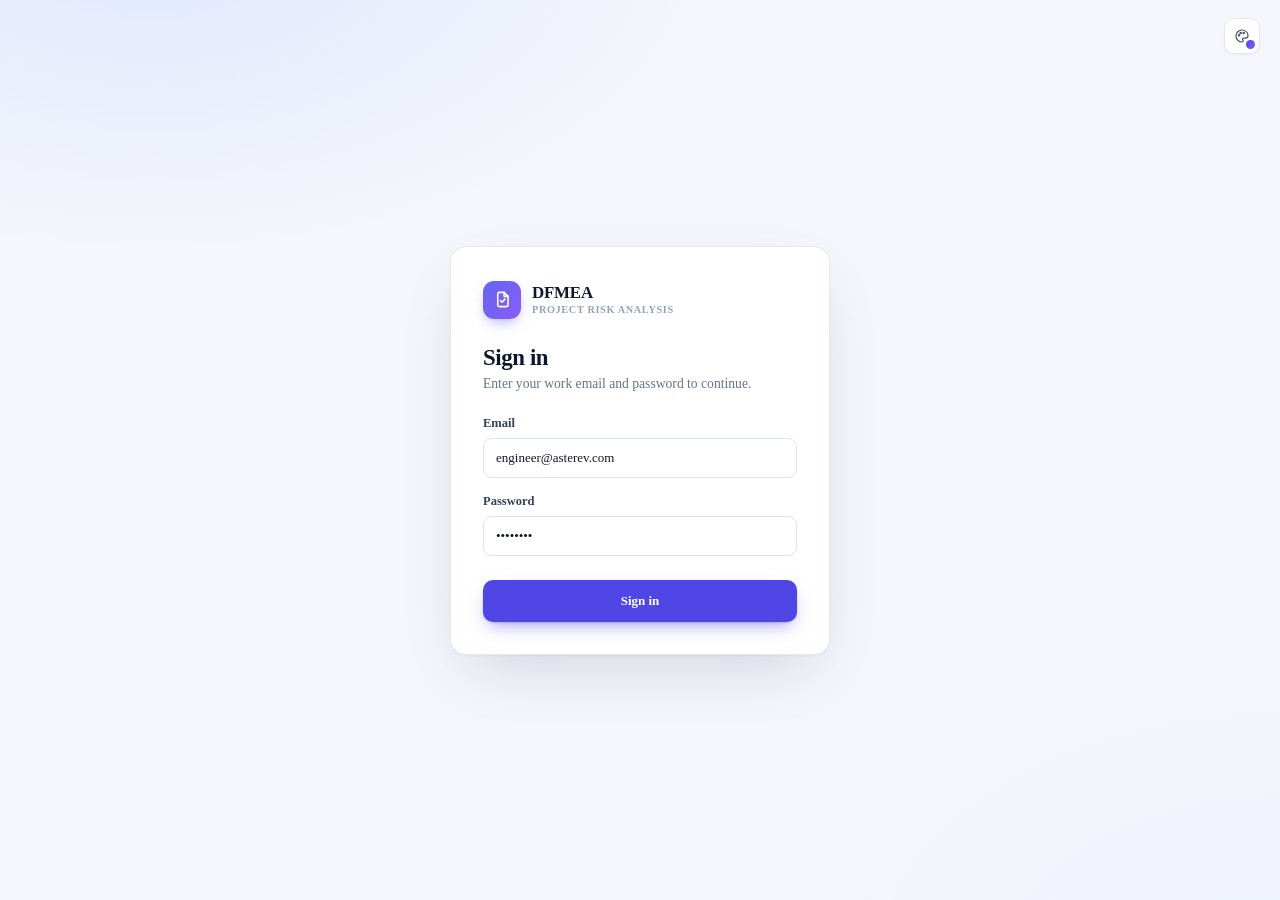
==== commit 74700f98: "Remove Google Fonts preconnect links and update font styles to use Cambria in ai-assistant.html and " ====
--- a/docs/ai-assistant.html
+++ b/docs/ai-assistant.html
@@ -7,7 +7,6 @@
   }catch(error){ window.location.replace("login.html"); }
 })();
 </script>
-<link rel="preconnect" href="https://fonts.googleapis.com"><link rel="preconnect" href="https://fonts.gstatic.com" crossorigin><link href="https://fonts.googleapis.com/css2?family=Inter:wght@400;500;600;700;800&display=swap" rel="stylesheet">
 <link rel="stylesheet" href="css/style.css">
 <style>
 .aip-wrap{max-width:900px;margin:0 auto}
--- a/docs/css/style.css
+++ b/docs/css/style.css
@@ -3,7 +3,7 @@
  --p500-rgb:99 102 241;--p600-rgb:79 70 229;--p700-rgb:67 56 202;--p-alt:#8B5CF6;--bg:#F4F6FB}
 *{box-sizing:border-box;margin:0;padding:0}
 /* Form controls don't inherit the page font on their own -- without this
-   every <button> falls back to the OS system font instead of Inter. */
+   every <button> falls back to the OS system font instead of the page font. */
 button,input,select,textarea{font-family:inherit}
 ::selection{background:var(--p100);color:#1E1B4B}
 a:focus-visible,button:focus-visible,select:focus-visible,summary:focus-visible{outline:2px solid var(--p300);outline-offset:2px}
@@ -39,7 +39,7 @@
 ::-webkit-scrollbar-thumb:hover{background:var(--p300)}
 html{scroll-behavior:smooth}
 @media (prefers-reduced-motion:reduce){html{scroll-behavior:auto}}
-body{background:var(--bg);font-family:"Inter", -apple-system, BlinkMacSystemFont, "Segoe UI", Roboto, Arial, sans-serif;
+body{font-size-adjust:0.5;background:var(--bg);font-family:Cambria, "Cambria Math", Georgia, "Times New Roman", serif;
  color:#0F172A;-webkit-font-smoothing:antialiased;font-variant-numeric:tabular-nums;
  font-feature-settings:"tnum" 1,"ss01" 1}
 .app{display:flex;position:relative;width:100%;min-width:0} .ic{flex:none;vertical-align:-2px}
@@ -53,7 +53,7 @@
  color:var(--p600);flex:none;border-radius:10px;background:linear-gradient(135deg,var(--p50) 0%,var(--p100) 100%);
  box-shadow:inset 0 0 0 1px rgb(var(--p500-rgb) / .14)}
 .logo svg{width:19px;height:19px}
-.bn{font-family:"Inter", -apple-system, BlinkMacSystemFont, "Segoe UI", Roboto, Arial, sans-serif;font-size:14.5px;font-weight:700;color:#0F172A;
+.bn{font-family:Cambria, "Cambria Math", Georgia, "Times New Roman", serif;font-size:14.5px;font-weight:700;color:#0F172A;
  line-height:1.15;letter-spacing:-.1px}
 .bs{font-size:9.4px;color:#94A3B8;letter-spacing:.6px;margin-top:2px}
 .ws{margin:12px 12px 4px;padding:9px 11px;background:#F6F8FC;border:1px solid #E4EAF2;
@@ -136,7 +136,7 @@
  align-items:center;gap:16px;box-shadow:0 1px 2px rgba(15,23,42,.03)}
 .crumb{font-size:10.5px;color:#94A3B8} .crumb b{color:#334155;font-weight:600}
 .crumb a{text-decoration:none} .crumb a:hover{color:var(--p600)!important}
-.ttl{font-family:"Inter", -apple-system, BlinkMacSystemFont, "Segoe UI", Roboto, Arial, sans-serif;font-size:17px;font-weight:700;
+.ttl{font-family:Cambria, "Cambria Math", Georgia, "Times New Roman", serif;font-size:17px;font-weight:700;
  color:#0F172A;letter-spacing:-.35px;margin-top:2px;display:flex;align-items:center;gap:9px}
 .stat{font-size:9.6px;font-weight:700;letter-spacing:.6px;padding:3px 9px;border-radius:5px;
  background:#FEF3E2;color:#B45309;text-transform:uppercase}
@@ -229,7 +229,7 @@
 .kp{background:#fff;border:1px solid #E4EAF2;border-radius:10px;padding:9px 12px}
 .kpt{font-size:9px;font-weight:700;color:#7A8AA0;text-transform:uppercase;display:flex;
  align-items:center;justify-content:space-between;gap:5px;letter-spacing:.4px}
-.kpv{font-family:"Inter", -apple-system, BlinkMacSystemFont, "Segoe UI", Roboto, Arial, sans-serif;font-size:21px;font-weight:700;
+.kpv{font-family:Cambria, "Cambria Math", Georgia, "Times New Roman", serif;font-size:21px;font-weight:700;
  line-height:1.1;margin-top:4px;letter-spacing:-.3px}
 .kpn{font-size:9.2px;color:#9AA8BB;margin-top:2px;line-height:1.3}
 
@@ -237,11 +237,11 @@
  display:flex;flex-direction:column;box-shadow:0 1px 2px rgba(15,23,42,.04)}
 .chd{padding:12px 17px;border-bottom:1px solid #EEF2F7;display:flex;align-items:flex-start;
  justify-content:space-between;gap:16px;background:#FBFCFE;flex:none}
-.chd h3{font-family:"Inter", -apple-system, BlinkMacSystemFont, "Segoe UI", Roboto, Arial, sans-serif;font-size:13.8px;font-weight:700;
+.chd h3{font-family:Cambria, "Cambria Math", Georgia, "Times New Roman", serif;font-size:13.8px;font-weight:700;
  letter-spacing:-.1px;display:flex;align-items:center;gap:8px}
 .sm{font-size:11.5px;color:#64748B;line-height:1.5}
 .chd .sm{font-size:10.7px;color:#94A3B8;margin-top:4px;line-height:1.45;max-width:850px}
-.pid2{font-family:Consolas,monospace;font-size:10.5px;font-weight:700;color:var(--p600);
+.pid2{font-family:Cambria,"Cambria Math",Georgia,"Times New Roman",serif;font-size:10.5px;font-weight:700;color:var(--p600);
  background:var(--p50);padding:2px 7px;border-radius:5px}
 .xps{display:flex;align-items:center;gap:7px;flex:none}
 .xl{font-size:9.5px;font-weight:700;letter-spacing:.7px;color:#A3B0C2;text-transform:uppercase}
@@ -274,7 +274,7 @@
 .hitbox.risk-low>rect:nth-of-type(3){fill:#16A34A}
 
 /* inline title editing */
-.inline-edit-input{position:fixed;z-index:250;font:700 10.6px "Inter", -apple-system, BlinkMacSystemFont, "Segoe UI", Roboto, Arial, sans-serif;
+.inline-edit-input{position:fixed;z-index:250;font:700 10.6px Cambria, "Cambria Math", Georgia, "Times New Roman", serif;
  padding:2px 5px;border:1.5px solid var(--p600);border-radius:5px;box-shadow:0 4px 14px rgba(15,23,42,.2);
  color:#0F172A;background:#fff}
 
@@ -371,23 +371,23 @@
 .sel3{display:grid;grid-template-columns:1fr 1fr 1fr;gap:9px}
 .dd{border:1px solid #E4EAF2;border-radius:8px;padding:7px 9px;display:flex;align-items:center;
  justify-content:space-between;background:#fff;color:#94A3B8}
-.ddv{font-size:17px;font-weight:700;font-family:Consolas,monospace}
+.ddv{font-size:17px;font-weight:700;font-family:Cambria,"Cambria Math",Georgia,"Times New Roman",serif}
 .anch{font-size:9.5px;color:#94A3B8;margin-top:5px;line-height:1.4}
 .calcbox{background:var(--p50);border:1px solid var(--p200);border-radius:10px;padding:13px 15px;
  margin-bottom:13px}
 .ct2{font-size:9.5px;letter-spacing:1px;color:var(--p500);font-weight:700;text-transform:uppercase;
  display:flex;align-items:center;gap:6px;margin-bottom:9px}
-.eq{font-family:Consolas,monospace;font-size:13px;color:#1E1B4B;line-height:1.7;font-weight:700}
+.eq{font-family:Cambria,"Cambria Math",Georgia,"Times New Roman",serif;font-size:13px;color:#1E1B4B;line-height:1.7;font-weight:700}
 .eq .res{color:var(--p700)}
 .path{margin-top:9px;padding-top:9px;border-top:1px solid #D6DEFB;font-size:10.3px;
  line-height:1.6;color:#4C5878}
-.path code{font-family:Consolas,monospace;color:var(--p700);font-weight:700}
+.path code{font-family:Cambria,"Cambria Math",Georgia,"Times New Roman",serif;color:var(--p700);font-weight:700}
 .apout{margin-top:10px;display:flex;align-items:center;gap:10px}
 .apbig{font-size:11px;font-weight:800;letter-spacing:.6px;padding:6px 12px;border-radius:6px;flex:none}
 .apout span{font-size:10.2px;color:#4C5878;line-height:1.45}
 .qa{border:1px solid #EEF2F7;border-radius:9px;padding:10px 11px;margin-bottom:8px;
  background:#FBFCFE}
-.aid{font-family:Consolas,monospace;font-size:9.5px;font-weight:700;color:#475569;
+.aid{font-family:Cambria,"Cambria Math",Georgia,"Times New Roman",serif;font-size:9.5px;font-weight:700;color:#475569;
  background:#F1F5F9;padding:2px 6px;border-radius:5px;margin-right:5px}
 .kk{font-size:9px;font-weight:700;letter-spacing:.5px;text-transform:uppercase;padding:2px 6px;
  border-radius:5px;margin-right:5px}
@@ -397,7 +397,7 @@
 .lnk{display:flex;align-items:center;gap:8px;padding:6.5px 0;border-bottom:1px solid #F4F7FA;
  font-size:11.2px;color:#334155}
 .lnk:last-child{border:none}
-.lnk b{color:var(--p600);font-family:Consolas,monospace;font-size:10.5px}
+.lnk b{color:var(--p600);font-family:Cambria,"Cambria Math",Georgia,"Times New Roman",serif;font-size:10.5px}
 .lnk span{margin-left:auto;color:#94A3B8;font-size:10.2px}
 
 /* cause tree */
@@ -421,38 +421,38 @@
  background:#FBFCFE}
 .lk.hot{border-color:var(--p200);background:var(--p25)}
 .lkh{display:flex;align-items:center;gap:7px;flex-wrap:wrap}
-.lid{font-family:Consolas,monospace;font-size:10.4px;font-weight:700;color:#334155;
+.lid{font-family:Cambria,"Cambria Math",Georgia,"Times New Roman",serif;font-size:10.4px;font-weight:700;color:#334155;
  background:#F1F5F9;padding:2.5px 7px;border-radius:5px}
 .rel{font-size:9.8px;color:#64748B;display:flex;align-items:center;gap:4px;font-style:italic}
 .lkn{font-size:10.6px;color:#64748B;margin-top:7px;line-height:1.45}
 .apb.xs{font-size:8.4px;padding:2.5px 6px}
 
 /* charts */
-.ah{font-family:"Inter", -apple-system, BlinkMacSystemFont, "Segoe UI", Roboto, Arial, sans-serif;font-size:12.8px;font-weight:700;
+.ah{font-family:Cambria, "Cambria Math", Georgia, "Times New Roman", serif;font-size:12.8px;font-weight:700;
  letter-spacing:-.1px;margin-bottom:3px}
 .asb{font-size:10.1px;color:#94A3B8;margin-bottom:12px;line-height:1.45}
 .dwrap{display:flex;align-items:center;gap:14px;flex:none}
 .dctr{position:relative;width:116px;height:116px;flex:none}
 .dctr .mid{position:absolute;inset:0;display:flex;flex-direction:column;align-items:center;
  justify-content:center}
-.dctr .mv{font-family:"Inter", -apple-system, BlinkMacSystemFont, "Segoe UI", Roboto, Arial, sans-serif;font-size:22px;font-weight:700;line-height:1}
+.dctr .mv{font-family:Cambria, "Cambria Math", Georgia, "Times New Roman", serif;font-size:22px;font-weight:700;line-height:1}
 .dctr .ml{font-size:8.6px;color:#94A3B8;letter-spacing:.4px;margin-top:2px}
 .dlab{flex:1}
 .dr{display:flex;align-items:center;gap:8px;font-size:10.8px;color:#475569;margin-bottom:7px}
 .sq{width:9px;height:9px;border-radius:3px;flex:none}
-.dr b{margin-left:auto;font-family:Consolas,monospace;font-size:12.5px;color:#0F172A}
+.dr b{margin-left:auto;font-family:Cambria,"Cambria Math",Georgia,"Times New Roman",serif;font-size:12.5px;color:#0F172A}
 .hb{display:flex;align-items:center;gap:9px;margin-bottom:8px}
 .hbl{font-size:10.6px;color:#475569;width:78px;flex:none}
 .hbt{flex:1;height:8px;background:#F1F5F9;border-radius:4px;overflow:hidden}
 .hbf{height:100%;border-radius:4px}
-.hbv{font-family:Consolas,monospace;font-size:11.6px;font-weight:700;width:16px;text-align:right}
+.hbv{font-family:Cambria,"Cambria Math",Georgia,"Times New Roman",serif;font-size:11.6px;font-weight:700;width:16px;text-align:right}
 .rbs{display:flex;align-items:flex-end;gap:8px;height:100px;padding-top:4px;flex:none}
 .rb{flex:1;display:flex;flex-direction:column;align-items:center;justify-content:flex-end;
  height:100%}
 .rbw{flex:1;display:flex;align-items:flex-end;width:100%}
 .rbf{width:100%;border-radius:4px 4px 0 0}
-.rbv{font-size:9.4px;font-family:Consolas,monospace;color:#475569;margin-top:4px}
-.rbl{font-size:8.8px;color:#94A3B8;font-family:Consolas,monospace;margin-top:1px}
+.rbv{font-size:9.4px;font-family:Cambria,"Cambria Math",Georgia,"Times New Roman",serif;color:#475569;margin-top:4px}
+.rbl{font-size:8.8px;color:#94A3B8;font-family:Cambria,"Cambria Math",Georgia,"Times New Roman",serif;margin-top:1px}
 .note{background:#FFFBEB;border:1px solid #FDE9B5;border-left:3px solid #F59E0B;border-radius:7px;
  padding:9px 11px;margin-top:auto;font-size:10.2px;color:#78350F;line-height:1.55}
 
@@ -505,7 +505,7 @@
 .box{width:14px;height:14px;border:1.5px solid #CBD5E1;border-radius:4px;display:inline-flex;
  align-items:center;justify-content:center;color:#fff}
 .box.on{background:var(--p600);border-color:var(--p600)}
-.idc{font-family:Consolas,monospace;font-size:10.4px;font-weight:700;color:#475569}
+.idc{font-family:Cambria,"Cambria Math",Georgia,"Times New Roman",serif;font-size:10.4px;font-weight:700;color:#475569}
 .t1{font-weight:700;color:#0F172A;font-size:10.9px}
 .t1b{font-weight:600;color:#0F172A;font-size:10.7px;line-height:1.35}
 .t2{color:#94A3B8;font-size:9.4px;margin-top:2px;line-height:1.3}
@@ -513,12 +513,12 @@
 .dep{color:#B45309;font-size:9px;margin-top:3px;font-weight:600}
 .n{text-align:center}
 .chip{display:inline-block;min-width:24px;font-size:11px;font-weight:700;padding:2px 0;
- border-radius:5px;font-family:Consolas,monospace}
+ border-radius:5px;font-family:Cambria,"Cambria Math",Georgia,"Times New Roman",serif}
 .s-crit{background:#FEE2E2;color:#DC2626;border:1px solid #FCA5A5}
 .s-high{background:#FEF3C7;color:#D97706;border:1px solid #FCD34D}
 .s-mid{background:#FEF9E7;color:#B45309;border:1px solid #FDE68A}
 .s-low{background:#DCFCE7;color:#15803D;border:1px solid #86EFAC}
-.rpnc{font-family:Consolas,monospace;font-weight:700;font-size:11.4px;color:#0F172A}
+.rpnc{font-family:Cambria,"Cambria Math",Georgia,"Times New Roman",serif;font-weight:700;font-size:11.4px;color:#0F172A}
 .apb{display:inline-block;font-size:9.2px;font-weight:800;letter-spacing:.5px;padding:3px 7px;
  border-radius:5px}
 .ap-h{background:#FEE2E2;color:#DC2626;border:1px solid #FCA5A5}
@@ -544,7 +544,7 @@
  justify-content:space-between;gap:14px}
 .mt{font-size:16px;font-weight:700}
 .mp{font-size:11px;color:#94A3B8;margin-top:5px;line-height:1.5}
-.mp b{color:var(--p600);font-family:Consolas,monospace}
+.mp b{color:var(--p600);font-family:Cambria,"Cambria Math",Georgia,"Times New Roman",serif}
 .mx{color:#94A3B8;flex:none}
 .mb{padding:18px 20px}
 .mrow{margin-bottom:14px} .mrow.two{display:grid;grid-template-columns:1fr 1fr;gap:12px}
@@ -553,7 +553,7 @@
 .inp.tall{min-height:52px}
 .inp.ro{background:#F7F9FC;color:#64748B;display:flex;align-items:center;gap:8px}
 .inp.sel{display:flex;align-items:center;gap:8px;color:#334155}
-.inp.sel b{font-family:Consolas,monospace;font-size:14px;color:var(--p700)}
+.inp.sel b{font-family:Cambria,"Cambria Math",Georgia,"Times New Roman",serif;font-size:14px;color:var(--p700)}
 .auto{font-size:9.6px;color:#A3B0C2;font-style:italic}
 .opt{font-size:9px;color:#A3B0C2;font-weight:600;text-transform:none;font-style:italic}
 .hintl{font-size:10.2px;color:var(--p600);margin-top:7px;display:flex;align-items:flex-start;gap:6px;
@@ -570,9 +570,9 @@
 .dband{border:1px solid var(--p200);border-radius:14px;background:var(--p25);padding:14px;
  margin-top:16px}
 .dhead{display:flex;align-items:center;gap:12px;padding:2px 4px 14px}
-.dpill{font-family:Consolas,monospace;font-size:11.5px;font-weight:700;color:var(--p600);
+.dpill{font-family:Cambria,"Cambria Math",Georgia,"Times New Roman",serif;font-size:11.5px;font-weight:700;color:var(--p600);
  background:var(--p50);border:1px solid var(--p200);padding:4px 10px;border-radius:7px;flex:none}
-.dttl{font-family:"Inter", -apple-system, BlinkMacSystemFont, "Segoe UI", Roboto, Arial, sans-serif;font-size:15.2px;font-weight:700;color:#0F172A;
+.dttl{font-family:Cambria, "Cambria Math", Georgia, "Times New Roman", serif;font-size:15.2px;font-weight:700;color:#0F172A;
  letter-spacing:-.15px}
 .dsub{font-size:10.6px;color:#94A3B8;margin-top:3px}
 .dtag{margin-left:auto;font-size:10.4px;color:var(--p600);background:var(--p50);
@@ -583,15 +583,15 @@
 .vnm b{color:var(--p600);font-size:8.6px;text-transform:uppercase;letter-spacing:.5px}
 .vbar{flex:1;height:10px;border-radius:5px;overflow:hidden;display:flex;background:#F1F5F9}
 .vbar span{display:block}
-.vct{font-family:Consolas,monospace;font-size:10px;color:#64748B;width:62px;text-align:right}
+.vct{font-family:Cambria,"Cambria Math",Georgia,"Times New Roman",serif;font-size:10px;color:#64748B;width:62px;text-align:right}
 .vc{border:1px solid #E4EAF2;border-radius:9px;padding:10px 12px;margin-bottom:9px;
  background:#FBFCFE}
 .vc.on{border-color:var(--p200);background:var(--p25)}
 .vch{display:flex;align-items:center;gap:8px}
-.vnm2{font-family:Consolas,monospace;font-size:11px;font-weight:700;color:#0F172A}
+.vnm2{font-family:Cambria,"Cambria Math",Georgia,"Times New Roman",serif;font-size:11px;font-weight:700;color:#0F172A}
 .vactive{font-size:8.6px;font-weight:700;letter-spacing:.5px;text-transform:uppercase;
  color:var(--p600);background:var(--p50);border:1px solid var(--p200);padding:2px 6px;border-radius:5px}
-.vcs{font-family:Consolas,monospace;font-size:10.4px;color:#64748B;margin-top:6px}
+.vcs{font-family:Cambria,"Cambria Math",Georgia,"Times New Roman",serif;font-size:10.4px;color:#64748B;margin-top:6px}
 .seclab{display:flex;align-items:center;gap:10px;margin:20px 0 10px;font-size:10px;
  font-weight:700;letter-spacing:1.3px;color:#64748B;text-transform:uppercase}
 .seclab:first-child{margin-top:4px}
@@ -634,7 +634,7 @@
 #treeSnapshotBtn2,#treeCompareBtn2{width:auto;padding:0 12px;font-size:11px}
 #treeCompareBtn2:disabled{opacity:.45;cursor:default}
 #treeCompareBtn2.active{background:var(--p50);border-color:var(--p200);color:var(--p700)}
-#tZoomLabel{font:700 11.5px Consolas;color:#475569;width:44px;text-align:center}
+#tZoomLabel{font:700 11.5px Cambria, 'Cambria Math', Georgia, 'Times New Roman', serif;color:#475569;width:44px;text-align:center}
 #treeCloseBtn{display:flex;align-items:center;gap:6px;margin-left:auto;border:1px solid #E4EAF2;
  border-radius:7px;background:#fff;padding:6px 12px;font-size:12px;font-weight:600;color:#334155;cursor:pointer}
 #treeCloseBtn:hover{background:#F1F5F9}
@@ -666,14 +666,14 @@
  display:flex;flex-direction:column;gap:7px}
 .cause-editor .rate-h{font-size:9px;font-weight:800;letter-spacing:.5px;text-transform:uppercase;color:#94A3B8}
 .cause-editor .rate-sev{background:#F8FAFC}
-.cause-editor .rate-sev input{text-align:center;font:700 15px Consolas,monospace;color:#0F172A}
+.cause-editor .rate-sev input{text-align:center;font:700 15px Cambria,"Cambria Math",Georgia,"Times New Roman",serif;color:#0F172A}
 .cause-editor .rate-f{font-size:9px;color:#94A3B8;line-height:1.3}
 .cause-editor .rate-inputs{display:flex;gap:6px}
 .cause-editor .rate-inputs label{display:grid;gap:4px;font-size:9.5px;font-weight:700;color:#64748B;flex:1}
 .cause-editor .rate-inputs input{min-height:32px;width:100%;text-align:center;font-weight:700;color:#0F172A}
 .cause-editor .rate-card input{border-color:#E4EAF2}
 .cause-editor .rate-card input:focus{border-color:var(--p400);box-shadow:0 0 0 3px var(--p50)}
-.cause-editor .rate-rpn{align-self:flex-start;font:700 11.5px Consolas,monospace;color:#B45309;
+.cause-editor .rate-rpn{align-self:flex-start;font:700 11.5px Cambria,"Cambria Math",Georgia,"Times New Roman",serif;color:#B45309;
  background:#FFFBEB;border:1px solid #FDE68A;border-radius:6px;padding:3px 9px}
 .cause-editor .ce-note{padding:9px 11px;border-left:3px solid #F59E0B;background:#FFFBEB;color:#78350F;
  font-size:10.5px;line-height:1.45}
@@ -705,7 +705,7 @@
 
 /* shared hover tooltip */
 .qtip{position:fixed;pointer-events:none;background:#0F172A;color:#fff;
- font:600 11.5px "Inter", -apple-system, BlinkMacSystemFont, "Segoe UI", Roboto, Arial, sans-serif;padding:7px 11px;
+ font:600 11.5px Cambria, "Cambria Math", Georgia, "Times New Roman", serif;padding:7px 11px;
  border-radius:7px;box-shadow:0 10px 26px rgba(15,23,42,.35);z-index:300;opacity:0;
  transform:translate(-50%,calc(-100% - 10px));transition:opacity .1s ease;max-width:280px;
  line-height:1.45}
@@ -734,11 +734,11 @@
 .tbdtoggle{display:flex;align-items:center;gap:7px;font-size:11.8px;color:#475569;
  border:1px solid #E4EAF2;border-radius:8px;padding:7px 11px;background:#fff;cursor:pointer}
 .tbdtoggle input{accent-color:#DC2626}
-.tbdtoggle b{color:#DC2626;font-family:Consolas,monospace}
+.tbdtoggle b{color:#DC2626;font-family:Cambria,"Cambria Math",Georgia,"Times New Roman",serif}
 .lvlchips{display:flex;gap:6px}
 .lvlchip{border:1px solid #E4EAF2;border-radius:7px;background:#fff;padding:6px 10px;
  font-size:11.4px;font-weight:600;color:#475569;cursor:pointer}
-.lvlchip b{font-family:Consolas,monospace;margin-left:3px}
+.lvlchip b{font-family:Cambria,"Cambria Math",Georgia,"Times New Roman",serif;margin-left:3px}
 .lvlchip:hover{background:#F8FAFC}
 .lvlchip.on{background:var(--p50);border-color:var(--p200);color:var(--p700)}
 .tbdflag{background:#FEE2E2;color:#DC2626;font-weight:700;font-size:9.5px;letter-spacing:.3px;
@@ -746,13 +746,13 @@
 tr.hide,tr.pg-hide{display:none}
 tr.just-added td{background:var(--p50)!important;transition:background 2.4s ease}
 .g0{background:#F1F5F9}
-.rownum{text-align:center;color:#94A3B8;font:700 10.6px Consolas,monospace;
+.rownum{text-align:center;color:#94A3B8;font:700 10.6px Cambria,"Cambria Math",Georgia,"Times New Roman",serif;
  background:#FBFCFE;border-right:1px solid #EEF2F7}
 
 .filterbtn{cursor:pointer;position:relative}
 .fbadge{background:var(--p600);color:#fff;font-size:9.5px;font-weight:800;border-radius:999px;
  min-width:16px;height:16px;padding:0 4px;display:inline-flex;align-items:center;justify-content:center;
- font-family:Consolas,monospace}
+ font-family:Cambria,"Cambria Math",Georgia,"Times New Roman",serif}
 .expdd{position:relative}
 .expmenu{position:absolute;top:calc(100% + 6px);right:0;background:#fff;border:1px solid #E4EAF2;
  border-radius:9px;box-shadow:0 14px 34px rgba(15,23,42,.16);min-width:210px;z-index:30;
@@ -982,7 +982,7 @@
 .data-icon.empty{background:#F1F5F9;color:#94A3B8;box-shadow:inset 0 0 0 1px #E2E8F0}
 .data-table td.data-muted{font-size:12px;color:#64748B}
 .data-table .chip,.np-table .chip{display:inline-flex;align-items:center;justify-content:center;
- width:26px;height:22px;padding:0;border-radius:6px;font:700 11.5px "Inter",-apple-system,BlinkMacSystemFont,"Segoe UI",Roboto,Arial,sans-serif}
+ width:26px;height:22px;padding:0;border-radius:6px;font:700 11.5px Cambria,"Cambria Math",Georgia,"Times New Roman",serif}
 .data-count{display:inline-flex;align-items:center;justify-content:center;min-width:26px;height:22px;
  padding:0 8px;border-radius:999px;background:#F1F5F9;color:#334155;font-size:11.5px;font-weight:700}
 .data-badge{display:inline-flex;align-items:center;gap:6px;padding:3px 10px 3px 8px;border-radius:999px;
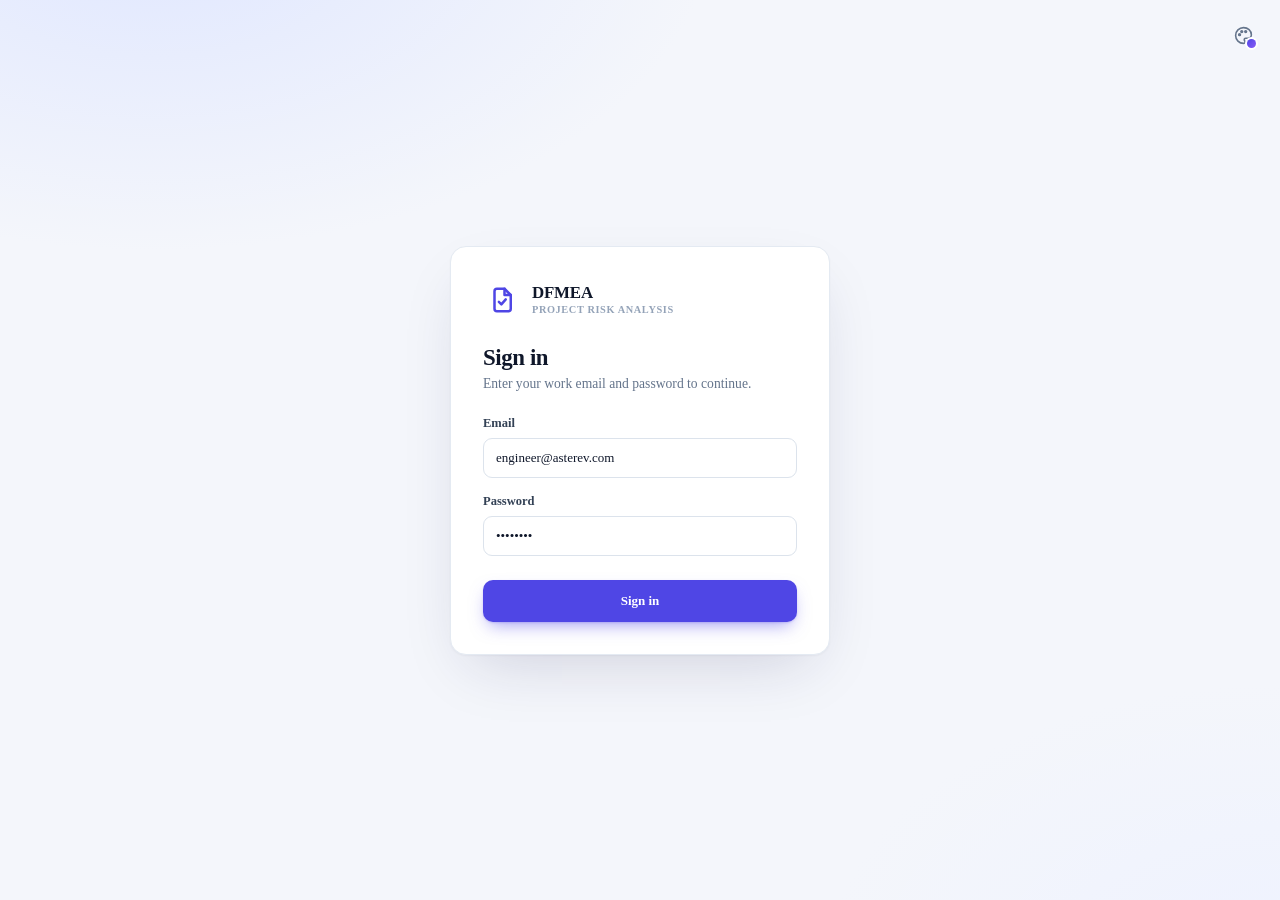
==== commit 51f9bee8: "Update project references from "Aster EV Connector" to "TAK50" in HTML files, ensuring consistency a" ====
--- a/docs/ai-assistant.html
+++ b/docs/ai-assistant.html
@@ -27,7 +27,7 @@
 <div class="side">
   <div class="brand"><div class="logo"><svg width="18" height="18" viewBox="0 0 24 24" fill="none" stroke="currentColor" stroke-width="2" stroke-linecap="round" stroke-linejoin="round"><path d="M8 3h6l5 5v11a2 2 0 0 1-2 2H8a2 2 0 0 1-2-2V5a2 2 0 0 1 2-2z"/><path d="M14 3v5h5"/><path d="M9.5 13.5l2 2 3.5-4"/></svg></div>
     <div><div class="bn">DFMEA</div><div class="bs">PROJECT RISK ANALYSIS</div></div></div>
-  <div class="nav" id="navUploadData"><span class="ni"><svg class="ic" width="17" height="17" viewBox="0 0 24 24" fill="none" stroke="currentColor" stroke-width="1.7" stroke-linecap="round" stroke-linejoin="round"><path d="M21 15v4a2 2 0 0 1-2 2H5a2 2 0 0 1-2-2v-4"/><path d="M7 10l5-5 5 5M12 5v12"/></svg></span>Legacy DFMEA</div><div class="nav" id="navReqSpecs"><span class="ni"><svg class="ic" width="17" height="17" viewBox="0 0 24 24" fill="none" stroke="currentColor" stroke-width="1.7" stroke-linecap="round" stroke-linejoin="round"><rect x="9" y="2" width="6" height="4" rx="1"/><path d="M9 4H6a2 2 0 0 0-2 2v14a2 2 0 0 0 2 2h12a2 2 0 0 0 2-2V6a2 2 0 0 0-2-2h-3"/><path d="M9 12l2 2 4-4"/></svg></span>Design Requirements</div><div class="nav" id="navDfmea"><span class="ni"><svg class="ic" width="17" height="17" viewBox="0 0 24 24" fill="none" stroke="currentColor" stroke-width="1.7" stroke-linecap="round" stroke-linejoin="round"><rect x="3" y="3" width="7" height="7"/><rect x="14" y="3" width="7" height="7"/><rect x="3" y="14" width="7" height="7"/><rect x="14" y="14" width="7" height="7"/></svg></span>Projects</div><div class="subnav on"><span>Aster EV Connector</span></div>
+  <div class="nav" id="navUploadData"><span class="ni"><svg class="ic" width="17" height="17" viewBox="0 0 24 24" fill="none" stroke="currentColor" stroke-width="1.7" stroke-linecap="round" stroke-linejoin="round"><path d="M21 15v4a2 2 0 0 1-2 2H5a2 2 0 0 1-2-2v-4"/><path d="M7 10l5-5 5 5M12 5v12"/></svg></span>Legacy DFMEA</div><div class="nav" id="navReqSpecs"><span class="ni"><svg class="ic" width="17" height="17" viewBox="0 0 24 24" fill="none" stroke="currentColor" stroke-width="1.7" stroke-linecap="round" stroke-linejoin="round"><rect x="9" y="2" width="6" height="4" rx="1"/><path d="M9 4H6a2 2 0 0 0-2 2v14a2 2 0 0 0 2 2h12a2 2 0 0 0 2-2V6a2 2 0 0 0-2-2h-3"/><path d="M9 12l2 2 4-4"/></svg></span>Design Requirements</div><div class="nav" id="navDfmea"><span class="ni"><svg class="ic" width="17" height="17" viewBox="0 0 24 24" fill="none" stroke="currentColor" stroke-width="1.7" stroke-linecap="round" stroke-linejoin="round"><rect x="3" y="3" width="7" height="7"/><rect x="14" y="3" width="7" height="7"/><rect x="3" y="14" width="7" height="7"/><rect x="14" y="14" width="7" height="7"/></svg></span>Projects</div><div class="subnav on"><span>TAK50</span></div>
   <div class="sfoot" id="sfootUser" data-tip="Signed in as D. Whitaker"><div class="av">DW</div>
     <div><div class="un">D. Whitaker</div><div class="ur">Lead Design Engineer</div></div>
     <span class="coll" id="logoutBtn" data-tip="Log out"><svg class="ic" width="16" height="16" viewBox="0 0 24 24" fill="none" stroke="currentColor" stroke-width="1.7" stroke-linecap="round" stroke-linejoin="round"><path d="M9 21H5a2 2 0 0 1-2-2V5a2 2 0 0 1 2-2h4"/><path d="M16 17l5-5-5-5"/><path d="M21 12H9"/></svg></span></div>
--- a/docs/css/style.css
+++ b/docs/css/style.css
@@ -49,10 +49,8 @@
  flex-direction:column;min-height:100vh}
 .brand{padding:16px 18px 14px;display:flex;align-items:center;gap:11px;
  border-bottom:1px solid #EEF2F7}
-.logo{width:34px;height:34px;display:flex;align-items:center;justify-content:center;
- color:var(--p600);flex:none;border-radius:10px;background:linear-gradient(135deg,var(--p50) 0%,var(--p100) 100%);
- box-shadow:inset 0 0 0 1px rgb(var(--p500-rgb) / .14)}
-.logo svg{width:19px;height:19px}
+.logo{width:34px;height:34px;display:flex;align-items:center;justify-content:center;color:var(--p600);flex:none}
+.logo svg{width:24px;height:24px}
 .bn{font-family:Cambria, "Cambria Math", Georgia, "Times New Roman", serif;font-size:14.5px;font-weight:700;color:#0F172A;
  line-height:1.15;letter-spacing:-.1px}
 .bs{font-size:9.4px;color:#94A3B8;letter-spacing:.6px;margin-top:2px}
@@ -154,8 +152,8 @@
 /* Slim header on the pages that open in their own tab (a requirement
    spec, a legacy worksheet), which have no sidebar to navigate back with. */
 .sa-head{display:flex;align-items:center;gap:10px;padding:10px 22px;border-bottom:1px solid #E4EAF2;background:#fff}
-.sa-head .logo{width:28px;height:28px;border-radius:8px}
-.sa-head .logo svg{width:16px;height:16px}
+.sa-head .logo{width:28px;height:28px}
+.sa-head .logo svg{width:20px;height:20px}
 .sa-brand{font-size:13px;font-weight:700;color:#0F172A;letter-spacing:-.1px}
 .sa-sep{width:1px;height:18px;background:#E2E8F0;margin:0 4px}
 .sa-back{display:inline-flex;align-items:center;padding:6px 11px;border:1px solid #E4EAF2;border-radius:8px;
@@ -975,11 +973,10 @@
 .data-table tbody tr:last-child td{border-bottom:none}
 .data-table tbody tr:hover td{background:var(--p25)}
 .data-name{display:flex;align-items:center;gap:12px;font-size:13px;font-weight:600;color:#0F172A}
-.data-icon{width:32px;height:32px;border-radius:9px;background:linear-gradient(135deg,var(--p50) 0%,var(--p100) 100%);
- color:var(--p600);display:flex;align-items:center;justify-content:center;flex:none;
- box-shadow:inset 0 0 0 1px rgb(var(--p500-rgb) / .12)}
-tbody tr:hover .data-icon{color:var(--p700);box-shadow:inset 0 0 0 1px rgb(var(--p500-rgb) / .3)}
-.data-icon.empty{background:#F1F5F9;color:#94A3B8;box-shadow:inset 0 0 0 1px #E2E8F0}
+.data-icon{width:22px;height:22px;color:var(--p600);display:flex;align-items:center;justify-content:center;flex:none}
+.data-icon svg{width:18px;height:18px}
+tbody tr:hover .data-icon{color:var(--p700)}
+.data-icon.empty{color:#94A3B8}
 .data-table td.data-muted{font-size:12px;color:#64748B}
 .data-table .chip,.np-table .chip{display:inline-flex;align-items:center;justify-content:center;
  width:26px;height:22px;padding:0;border-radius:6px;font:700 11.5px Cambria,"Cambria Math",Georgia,"Times New Roman",serif}
@@ -1033,15 +1030,15 @@
 .req-panel[open]>summary::after{transform:rotate(-135deg)}
 
 /* ---------- THEME PICKER ---------- */
-.top,.sa-head{position:relative}
-.top{padding-right:124px}
-.sa-head{padding-right:124px}
-.theme-pick{position:absolute;right:20px;top:50%;transform:translateY(-50%);z-index:30}
+.sa-head{position:relative}
+.top{padding-right:108px}
+.sa-head{padding-right:108px}
+.theme-pick{position:absolute;right:16px;top:50%;transform:translateY(-50%);z-index:30}
 .theme-pick.floating{position:fixed;top:18px;right:20px;transform:none}
-.theme-btn{position:relative;width:36px;height:36px;display:flex;align-items:center;justify-content:center;
- border:1px solid #E2E8F0;border-radius:10px;background:#fff;color:#475569;cursor:pointer;
- box-shadow:0 1px 2px rgba(15,23,42,.04);transition:background-color .15s ease,border-color .15s ease,color .15s ease}
-.theme-btn:hover{background:var(--p25);border-color:var(--p200);color:var(--p700)}
+.theme-btn{position:relative;width:34px;height:34px;display:flex;align-items:center;justify-content:center;
+ border:0;background:none;color:#64748B;cursor:pointer;transition:color .15s ease}
+.theme-btn svg{width:21px;height:21px}
+.theme-btn:hover{color:var(--p700)}
 .theme-dot{position:absolute;right:4px;bottom:4px;width:9px;height:9px;border-radius:50%;
  background:linear-gradient(135deg,var(--p600),var(--p-alt));box-shadow:0 0 0 2px #fff}
 .theme-menu{position:absolute;right:0;top:calc(100% + 8px);width:232px;padding:12px;background:#fff;
@@ -1096,17 +1093,16 @@
 th.tt-sorted.tt-desc::after{border-bottom:0;border-top:4.5px solid currentColor}
 
 /* ---------- AI ---------- */
-.spec-table th.spec-ai-cell,.spec-table td.spec-ai-cell{width:130px;white-space:nowrap}
-.ai-link{display:inline-flex;align-items:center;gap:6px;padding:4px 10px;border-radius:999px;font-size:10.5px;font-weight:600;
- color:var(--p700);background:var(--p50);text-decoration:none;box-shadow:inset 0 0 0 1px var(--p100);
- transition:background-color .15s ease,box-shadow .15s ease}
-.ai-link:hover{background:var(--p100);box-shadow:inset 0 0 0 1px var(--p200)}
+.spec-table th.spec-ai-cell,.spec-table td.spec-ai-cell{width:96px;white-space:nowrap;text-align:center}
+.ai-link{display:inline-flex;align-items:center;gap:6px;font-size:11px;font-weight:600;color:var(--p700);text-decoration:none}
+.ai-link svg{width:20px;height:20px}
+.ai-link:hover{text-decoration:underline}
 
 /* assistant: toggle, right-hand panel, chat */
-.ai-toggle{position:absolute;right:64px;top:50%;transform:translateY(-50%);z-index:30;height:36px;padding:0 12px;display:flex;align-items:center;gap:6px;
- border:1px solid var(--p200);border-radius:10px;background:var(--p50);color:var(--p700);font-size:11.5px;font-weight:700;cursor:pointer;
- transition:background-color .15s ease,border-color .15s ease}
-.ai-toggle:hover,.ai-toggle.on{background:var(--p100);border-color:var(--p300)}
+.ai-toggle{position:absolute;right:58px;top:50%;transform:translateY(-50%);z-index:30;width:34px;height:34px;display:flex;align-items:center;justify-content:center;
+ border:0;background:none;color:var(--p600);cursor:pointer;transition:color .15s ease}
+.ai-toggle svg{width:22px;height:22px}
+.ai-toggle:hover,.ai-toggle.on{color:var(--p800)}
 .ai-panel{position:fixed;top:0;right:0;bottom:0;width:380px;max-width:100vw;z-index:150;display:flex;flex-direction:column;background:#fff;
  border-left:1px solid #E4EAF2;box-shadow:-14px 0 34px rgba(15,23,42,.1);transform:translateX(100%);visibility:hidden;
  transition:transform .22s ease,visibility 0s linear .22s}
@@ -1126,8 +1122,8 @@
 .ac-msgs{flex:1;min-height:0;overflow-y:auto;padding:16px;display:flex;flex-direction:column;gap:12px}
 .ac-msg{display:flex;gap:8px;align-items:flex-start;max-width:92%}
 .ac-msg.user{align-self:flex-end;flex-direction:row-reverse}
-.ac-av{flex:none;width:26px;height:26px;border-radius:8px;display:flex;align-items:center;justify-content:center;color:#fff;
- background:linear-gradient(135deg,var(--p600),var(--p-alt))}
+.ac-av{flex:none;width:24px;height:24px;display:flex;align-items:center;justify-content:center;color:var(--p600)}
+.ac-av svg{width:20px;height:20px}
 .ac-bubble{padding:9px 12px;border-radius:12px;font-size:12px;line-height:1.55;color:#1E293B;background:#F1F5F9;border-top-left-radius:4px}
 .ac-msg.user .ac-bubble{background:var(--p600);color:#fff;border-top-left-radius:12px;border-top-right-radius:4px}
 .ac-typing{display:flex;gap:4px;align-items:center;padding:12px 14px}
